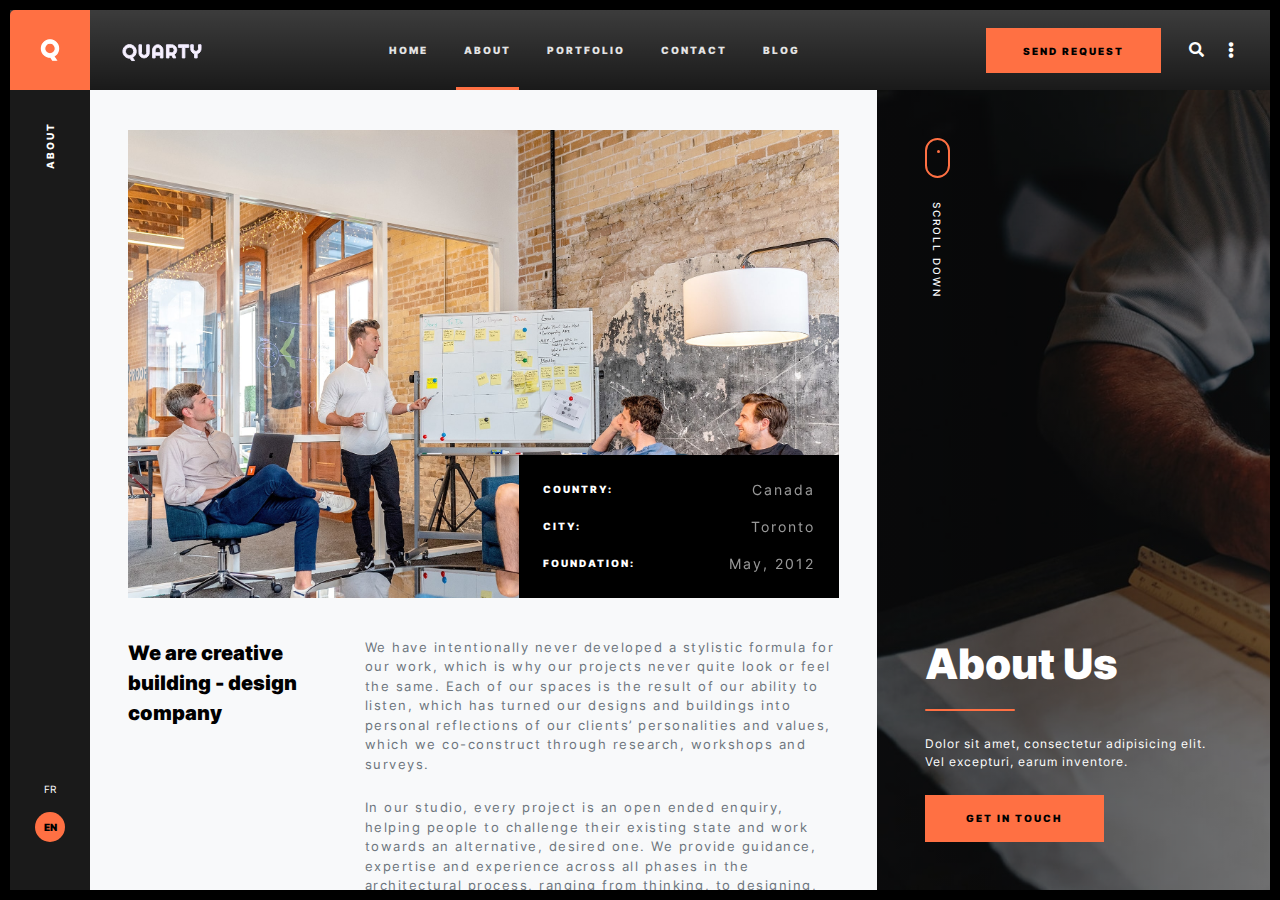
==== about.html @ 32c06c7f "-" ====
<!DOCTYPE html>
<html lang="en">

<head>
    <!-- Required meta tags -->
    <meta content='IE=edge,chrome=1' http-equiv='X-UA-Compatible' />
    <meta http-equiv="content-type" content="text/html; charset=utf-8" />
    <meta name="viewport"
        content="width=device-width, initial-scale=1, maximum-scale=1, user-scalable=0, shrink-to-fit=no" />
    <meta name="mobile-web-app-capable" content="yes">
    <meta name="apple-mobile-web-app-capable" content="yes">
    <meta name="theme-color" content="#ffffff" />
    <meta name="msapplication-TileColor" content="#ffffff">

    <meta name="web-author" content="store1" />
    <meta name="googlebot" content="all">
    <meta name="revisit-after" content="3 days">
    <meta name="copyright" content="store1">
    <meta name="language" content="Hindi">
    <meta name="reply-to" content="contact@store1.com">
    <meta name="distribution" content="Global" />
    <meta name="rating" content="General" />

    <!-- Twitter Meta -->
    <meta name="twitter:site" content="@store1">
    <meta name="twitter:creator" content="@store1">
    <meta name="twitter:card" content="summary">

    <!-- Facebook Meta -->
    <meta property="fb:app_id" content="0" />

    <meta property="og:type" content="website">
    <meta property="og:image:type" content="image/jpg">
    <meta property="og:image:width" content="512">
    <meta property="og:image:height" content="512">

    <!--  Title -->
    <title>Title here</title>
    <!-- Required meta tags -->
    <meta name="title" content="Title here" />
    <meta name="description" content="Title here" />
    <meta name="keywords" content="educate" />

    <!-- Twitter Meta -->
    <meta name="twitter:title" content="Title here">
    <meta name="twitter:description" content="Title here">
    <meta name="twitter:image" content="./assets/img/logo/logo.webp">

    <!-- Facebook Meta -->
    <meta property="og:url" content="">
    <meta property="og:title" content="Title here">
    <meta property="og:description" content="Title here">
    <meta property="og:image" content="./assets/img/logo/logo.webp">
    <meta property="og:image:secure_url" content="./assets/img/logo/logo.webp">

    <link rel="apple-touch-icon" sizes="180x180" href="./assets/img/logo/logo.webp">
    <link rel="shortcut icon" type="image/png" sizes="32x32" href="./assets/img/logo/logo.webp">
    <link rel="shortcut icon" type="image/png" sizes="16x16" href="./assets/img/logo/logo.webp">

    <meta name="classification" content="educate" />
    <link rel="canonical" href="" />
    <meta name="robots" content="noindex, nofollow, max-snippet:-1, max-image-preview:large, max-video-preview:-1" />
    <meta name="msapplication-TileImage" content="./assets/img/logo/logo.webp">
    <link rel="apple-touch-icon-precomposed" href="./assets/img/logo/logo.webp">


    <!-- style -->
    <link rel="stylesheet" href="assets/css/owl.carousel.min.css">
    <link rel="stylesheet" href="assets/css/owl.default.min.css">
    <link rel="stylesheet" href="assets/css/bootstrap.min.css" />
    <link rel="stylesheet" href="assets/css/style.min.css" />
    <link rel="stylesheet" href="https://cdnjs.cloudflare.com/ajax/libs/font-awesome/5.15.4/css/all.min.css">
</head>

<body>
    <main class="container-fluid">
        <div class="row mainInner">
            <div class="col-12 px-0 flex-fill" data-page-name="Compaire">
                <div class="container-fluid myHeader">
                    <div class="row">
                        <div class="col-lg-12 col-md-12 col-sm-12 col-12 px-0">
                            <nav class="navbar navbar-expand-md navbar-light p-0">
                                <div class="container-fluid quarty-section p-0">
                                    <a class="navbar-brand d-flex justify-content-center align-items-center" href="#">
                                        <img src="assets/img/logo-sm.svg" class="img-fluid" height="22px" width="22px"
                                            alt="">
                                    </a>
                                    <a class="logo d-md-block d-none ms-3" href="#">
                                        <img src="assets/img/logo.svg" class="img-fluid" alt="">
                                    </a>
                                    <div class="d-lg-none d-md-none d-block d-flex icons align-items-center">
                                        <button class="navbar-toggler text-white" type="button"
                                            data-bs-toggle="collapse" data-bs-target="#collapsibleNavbar">
                                            <span><i class="fas fa-bars text-white"></i></span>

                                        </button>
                                        <button class="btn text-white border-0" type="button" data-bs-toggle="offcanvas"
                                            data-bs-target="#offcanvasTop" aria-controls="offcanvasTop">
                                            <i class="fas fa-search"></i>
                                        </button>
                                        <button class="deletebtn bg-transparent text-white border-0 active position-relative" onclick="myFunction()" type="button"
                                            data-bs-toggle="offcanvas" data-bs-target="#offcanvasright"
                                            aria-controls="offcanvasright">
                                            <span class="icn-1 icns position-absolute"><i class="fas fa-ellipsis-v"></i></span>
                                            <span class="icn-2 icns position-absolute"><i class="fas fa-times"></i></span>
                                        </button>  
                                    </div>
                                    <div class="collapse h-auto navbar-collapse justify-content-center"
                                        id="collapsibleNavbar">
                                        <ul class="navbar-nav align-items-center">
                                            <li class="nav-item d-flex align-items-center position-relative">
                                                <a href="index.html" class="nav-link">
                                                    HOME
                                                </a>
                                                <ul class="deep-menu deep-submenu flex-column p-4">
                                                    <li><a class="menu-link text-black" href="#">HOME SLIDER</a></li>
                                                    <li class="mt-3"><a class="menu-link text-black" href="#">HOME
                                                            VIDEO</a></li>
                                                    <li class="mt-3"><a class="menu-link text-black" href="#">HOME
                                                            IMAGE</a></li>
                                                    <li class="mt-3"><a class="menu-link text-black" href="#">HOME
                                                            COMBINED</a></li>
                                                    <li class="mt-3"> <a class="menu-link text-black" href="#">HOME
                                                            CLASSIC</a></li>
                                                </ul>
                                            </li>
                                            <li
                                                class="nav-item active five d-flex align-items-center position-relative">
                                                <a href="about.html" class="nav-link">
                                                    ABOUT
                                                </a>
                                                <ul class="deep-menu deep-submenu flex-column p-4">
                                                    <li><a class="menu-link text-black" href="#">ABOUT US</a></li>
                                                    <li class="mt-3"><a class="menu-link text-black" href="#">ABOUT
                                                            ME</a></li>
                                                    <li class="mt-3"><a class="menu-link text-black" href="#">ABOUT US
                                                            CLASSIC</a>
                                                    </li>
                                                    <li class="mt-3"><a class="menu-link text-black" href="#">ABOUT ME
                                                            CLASSIC</a>
                                                    </li>
                                                </ul>
                                            </li>
                                            <li class="nav-item d-flex align-items-center position-relative">
                                                <a href="portfolio.html" class="nav-link">
                                                    PORTFOLIO
                                                </a>
                                                <ul class="deep-menu deep-submenu flex-column p-4">
                                                    <li><a href="javascript:;" class="menu-link text-black">Half
                                                            masonry</a></li>
                                                    <li class="mt-3"><a href="javascript:;"
                                                            class="menu-link text-black">Half
                                                            masonry
                                                            2</a></li>
                                                    <li class="mt-3"><a href="javascript:;"
                                                            class="menu-link text-black">Half
                                                            grid 1
                                                            column</a></li>
                                                    <li class="mt-3"><a href="javascript:;"
                                                            class="menu-link text-black">Half
                                                            grid 2
                                                            column</a></li>
                                                    <li class="mt-3"><a href="javascript:;"
                                                            class="menu-link text-black">fullscreen
                                                            masonry</a></li>
                                                    <li class="mt-3"><a href="javascript:;"
                                                            class="menu-link text-black">fullscreen
                                                            masonry 2</a></li>
                                                    <li class="mt-3"><a href="javascript:;"
                                                            class="menu-link text-black">fullscreen
                                                            grid 3 column</a></li>
                                                    <li class="mt-3"><a href="javascript:;"
                                                            class="menu-link text-black">fullscreen
                                                            grid 2 column</a></li>
                                                    <li class="mt-3"><a href="javascript:;"
                                                            class="menu-link text-black">Single work
                                                            1</a></li>
                                                    <li class="mt-3"><a href="javascript:;"
                                                            class="menu-link text-black">Single work
                                                            2</a></li>
                                                </ul>
                                            </li>
                                            <li class="nav-item d-flex align-items-center position-relative">
                                                <a href="contact.html" class="nav-link">
                                                    CONTACT
                                                </a>
                                                <ul class="deep-menu deep-submenu flex-column p-4">
                                                    <li><a class="menu-link text-black" href="#">CONTACT TYPE 1</a></li>
                                                    <li class="mt-3"><a class="menu-link text-black" href="#">CONTACT
                                                            TYPE 2</a></li>
                                                </ul>
                                            </li>
                                            <li class="nav-item d-flex align-items-center position-relative">
                                                <a href="blog.html" class="nav-link">
                                                    BLOG
                                                </a>
                                                <ul class="deep-menu deep-submenu flex-column p-4">
                                                    <li><a class="menu-link text-black" href="#">BLOG LIST</a></li>
                                                    <li class="mt-3"><a class="menu-link text-black"
                                                            href="#">PUBLICATION</a>
                                                    </li>
                                                </ul>
                                            </li>
                                        </ul>
                                    </div>
                                    <div class="button pe-3">
                                        <a href="javascrip:;" class="btn text-black">SEND REQUEST</a>
                                    </div>
                                    <div class="d-md-flex d-none icons align-items-center pe-4">
                                        <button class="navbar-toggler text-white" type="button"
                                            data-bs-toggle="collapse" data-bs-target="#collapsibleNavbar">
                                            <span><i class="fas fa-bars text-white"></i></span>
                                            <!-- <span class="navbar-toggler-icon"></span> -->
                                        </button>
                                        <button class="btn text-white border-0" type="button" data-bs-toggle="offcanvas"
                                            data-bs-target="#offcanvasTop" aria-controls="offcanvasTop">
                                            <i class="fas fa-search"></i>
                                        </button>
                                        <button class="deletebtn bg-transparent text-white border-0 active position-relative" onclick="myFunction()" type="button"
                                            data-bs-toggle="offcanvas" data-bs-target="#offcanvasright"
                                            aria-controls="offcanvasright">
                                            <span class="icn-1 icns position-absolute"><i class="fas fa-ellipsis-v"></i></span>
                                            <span class="icn-2 icns position-absolute"><i class="fas fa-times"></i></span>
                                        </button>  
                                    </div>
                                </div>
                            </nav>
                        </div>
                    </div>
                </div>
            </div>
            <div class="container-fluid about-page-section position-relative">
                <div class="row h-100 px-0 position-relative">
                    <div class="col-auto d-sm-none d-lg-block d-md-block sidebar sidebar-left px-0">
                        <div class="asideBar d-flex flex-column justify-content-between align-items-center h-100 px-0">
                            <div class="home px-0 d-flex justify-content-center align-items-center">
                                <a href="javascript:;"
                                    class="text-white text-decoration-none px-0 fw-bold small-text">ABOUT</a>
                            </div>
                            <div class="now pb-5">
                                <a href="Javascript:;"
                                    class="pb-3 first d-flex justify-content-center align-items-center text-white">FR</a>
                                <a href="Javascript:;"
                                    class="lead d-flex justify-content-center align-items-center text-black">EN</a>
                            </div>
                        </div>
                    </div>
                    <div class="col creative px-0 h-100 overflow-hidden">
                        <div class="w-100 h-100 ">
                            <div class="row mx-0 w-100 h-100">
                                <div class="col-12 h-100 overflow-hidden position-relative px-0">
                                    <div class="row mx-0 w-100 overflow-y-auto h-100">
                                        <div class="col-xl-8 px-0 order-xl-1 order-2">
                                            <div class="city bg-light">
                                                <div class="row">
                                                    <div class="col-lg-12 col-md-12 col-sm-12 col-12 px-0">
                                                        <div class="country position-relative">
                                                            <img src="assets/img/cover3.jpg" alt="img"
                                                                class="img-fluid">
                                                            <div class="place position-absolute bg-black p-4">
                                                                <div class="foundation text-white pb-3">COUNTRY:
                                                                    <Span class="plac">Canada</Span>
                                                                </div>
                                                                <div class="foundation text-white pb-3">CITY:
                                                                    <Span class="plac">Toronto</Span>
                                                                </div>
                                                                <div class="foundation text-white">FOUNDATION:
                                                                    <Span class="plac">May, 2012</Span>
                                                                </div>
                                                            </div>
                                                        </div>
                                                    </div>
                                                    <div class="col-lg-4 col-md-4 col-sm-12 col-12 ps-0 pe-4">
                                                        <div class="heading text-black">We are creative building -
                                                            design
                                                            company</div>
                                                    </div>
                                                    <div class="col-lg-8 col-md-8 col-sm-12 col-12 px-0">
                                                        <div class="content text-secondary pb-4">
                                                            We have intentionally never developed a stylistic
                                                            formula for our work,
                                                            which
                                                            is why our projects never quite look or feel the same.
                                                            Each of our
                                                            spaces is the
                                                            result of our ability to listen, which has turned our
                                                            designs and
                                                            buildings into
                                                            personal reflections of our clients’ personalities and
                                                            values, which we
                                                            co-construct through research, workshops and surveys.
                                                        </div>
                                                        <div class="content text-secondary">
                                                            In our studio, every project is an open ended enquiry,
                                                            helping people to
                                                            challenge their existing state and work towards an
                                                            alternative, desired
                                                            one. We
                                                            provide guidance, expertise and experience across all
                                                            phases in the
                                                            architectural process, ranging from thinking, to
                                                            designing, building,
                                                            and
                                                            ultimately finding the right way to communicate the
                                                            results.
                                                        </div>
                                                    </div>
                                                    <div
                                                        class="col-lg-12 col-md-12 col-sm-12 col-12 px-0 border-bottom border-secondary">
                                                        <div
                                                            class="italic text-black text-center position-relative p-4">
                                                            <i>Change is an opportunity! We want to lead people
                                                                towards durable
                                                                solutions
                                                                and
                                                                designs that enhance feelings of closeness,
                                                                wellbeing and hopefully,
                                                                happiness.
                                                            </i>
                                                        </div>
                                                    </div>
                                                    <div
                                                        class="col-lg-12 col-md-12 col-sm-12 col-12 px-0 award border-bottom border-secondary text-black">
                                                        <div class="row">
                                                            <div class="col-lg-3 col-md-6 col-12">
                                                                <div class="projects">
                                                                    <div class="numbr">10</div>
                                                                    <span class="years text-secondary">YEARS
                                                                        EXPERIENCE</span>
                                                                </div>
                                                            </div>
                                                            <div class="col-lg-3 col-md-6 col-12">
                                                                <div class="projects">
                                                                    <div class="numbr"> 143</div>
                                                                    <span class="years text-secondary"> COMPLETED
                                                                        PROJECTS</span>
                                                                </div>
                                                            </div>
                                                            <div class="col-lg-3 col-md-6 col-12">
                                                                <div class="projects">
                                                                    <div class="numbr"> 114</div>
                                                                    <span class="years text-secondary"> HAPPY
                                                                        CUSTOMERS</span>
                                                                </div>
                                                            </div>
                                                            <div class="col-lg-3 col-md-6 col-12">
                                                                <div class="projects">
                                                                    <div class="numbr">20</div>
                                                                    <span class="years text-secondary">HONORS AND
                                                                        AWARDS</span>
                                                                </div>
                                                            </div>
                                                        </div>
                                                    </div>
                                                    <div
                                                        class="col-lg-12 col-md-12 col-sm-12 col-12 px-0 team border-bottom border-secondary text-black">
                                                        <div class="row">
                                                            <div class="col-lg-12 col-md-12 col-sm-12 col-12">
                                                                <div class="team-member">Our team</div>
                                                                <div class="row">
                                                                    <div
                                                                        class="col-lg-4 col-md-12 col-sm-12 col-12 px-2">
                                                                        <div class="card">
                                                                            <img src="assets/img/tm1.jpg" alt="img">
                                                                            <div
                                                                                class="card-body bg-black d-flex align-items-center">
                                                                                <div>
                                                                                    <div
                                                                                        class="team-name text-white fw-bold">
                                                                                        Viktoria
                                                                                        Freeman</div>
                                                                                    <span
                                                                                        class="cheif text-secondary">Chief
                                                                                        Architect</span>
                                                                                </div>
                                                                                <a href="javascript:;"
                                                                                    class="btn text-black d-flex align-items-center justify-content-center"><i
                                                                                        class="fas fa-arrow-right"></i></a>
                                                                            </div>
                                                                        </div>
                                                                    </div>
                                                                    <div
                                                                        class="col-lg-4 col-md-12 col-sm-12 col-12 px-2">
                                                                        <div class="card">
                                                                            <img src="assets/img/tm2.jpg" alt="img">
                                                                            <div
                                                                                class="card-body bg-black d-flex align-items-center">
                                                                                <div>
                                                                                    <div
                                                                                        class="team-name text-white fw-bold">
                                                                                        Paul
                                                                                        trueman
                                                                                    </div>
                                                                                    <span
                                                                                        class="cheif text-secondary">Chief
                                                                                        Architect</span>
                                                                                </div>
                                                                                <a href="javascript:;"
                                                                                    class="btn text-black d-flex align-items-center justify-content-center"><i
                                                                                        class="fas fa-arrow-right"></i></a>
                                                                            </div>
                                                                        </div>
                                                                    </div>
                                                                    <div
                                                                        class="col-lg-4 col-md-12 col-sm-12 col-12 px-2">
                                                                        <div class="card">
                                                                            <img src="assets/img/tm3.jpg" alt="img">
                                                                            <div
                                                                                class="card-body bg-black d-flex align-items-center">
                                                                                <div>
                                                                                    <div
                                                                                        class="team-name text-white fw-bold">
                                                                                        Emma
                                                                                        Newman
                                                                                    </div>
                                                                                    <span
                                                                                        class="cheif text-secondary">Chief
                                                                                        Architect</span>
                                                                                </div>
                                                                                <a href="javascript:;"
                                                                                    class="btn text-black d-flex align-items-center justify-content-center"><i
                                                                                        class="fas fa-arrow-right"></i></a>
                                                                            </div>
                                                                        </div>
                                                                    </div>
                                                                </div>
                                                            </div>
                                                        </div>
                                                    </div>
                                                    <div
                                                        class="col-lg-12 col-md-12 col-sm-12 col-12 px-0 place text-black border-bottom border-secondary">
                                                        <div class="row">
                                                            <div class="col-lg-12 col-md-12 col-sm-12 col-12">
                                                                <div class="price">Prices</div>
                                                                <div class="row">
                                                                    <div class="col-lg-4 col-md-4 col-sm-12 col-12">
                                                                        <div class="card border-0 shadow-sm">
                                                                            <div class="card-body text-center">
                                                                                <span class="strt">STARTER
                                                                                    PRICE</span>
                                                                                <div
                                                                                    class="sell position-relative py-3">
                                                                                    FREE <span class="star">*</span>
                                                                                </div>
                                                                                <ul class="px-0 design text-secondary">
                                                                                    <li class="check py-2"><i
                                                                                            class="fas fa-check pe-2"></i>Ui
                                                                                        Design
                                                                                    </li>
                                                                                    <li class="check py-2"><i
                                                                                            class="fas fa-check pe-2"></i>Web
                                                                                        Development
                                                                                    </li>
                                                                                    <li class="word py-2"><i
                                                                                            class="fas fa-times pe-2"></i>Logo
                                                                                        design</li>
                                                                                    <li class="word py-2"><i
                                                                                            class="fas fa-times pe-2"></i>SEO
                                                                                        optimization
                                                                                    </li>
                                                                                    <li class="word py-2"><i
                                                                                            class="fas fa-times pe-2"></i>Wordpress
                                                                                        integration</li>
                                                                                </ul>
                                                                                <a href="javascript:;"
                                                                                    class="btn border border-dark py-3 text-white bg-black d-flex align-items-center justify-content-center">ORDER
                                                                                    NOW
                                                                                    <i
                                                                                        class="fas fa-arrow-right ps-2"></i>
                                                                                </a>
                                                                            </div>
                                                                        </div>
                                                                    </div>
                                                                    <div
                                                                        class="col-lg-4 col-md-4 col-sm-12 col-12 payment">
                                                                        <div class="card border-0 shadow-sm">
                                                                            <div class="card-body text-center">
                                                                                <span class="strt">HOURLY
                                                                                    PAYMENT</span>
                                                                                <div
                                                                                    class="sell position-relative py-3">
                                                                                    <span
                                                                                        class="doler text-secondary">$</span>
                                                                                    29
                                                                                    <span
                                                                                        class="currency text-secondary">h</span>
                                                                                </div>
                                                                                <ul
                                                                                    class="px-0 py-2 design text-secondary">
                                                                                    <li class="check py-2"><i
                                                                                            class="fas fa-check pe-2"></i>Ui
                                                                                        Design
                                                                                    </li>
                                                                                    <li class="check py-2"><i
                                                                                            class="fas fa-check pe-2"></i>Web
                                                                                        Development
                                                                                    </li>
                                                                                    <li class="check py-2"><i
                                                                                            class="fas fa-check pe-2"></i>Logo
                                                                                        design</li>
                                                                                    <li class="word py-2"><i
                                                                                            class="fas fa-times pe-2"></i>SEO
                                                                                        optimization
                                                                                    </li>
                                                                                    <li class="word py-2"><i
                                                                                            class="fas fa-times pe-2"></i>Wordpress
                                                                                        integration</li>
                                                                                </ul>
                                                                                <a href="javascript:;"
                                                                                    class="btn text-black py-3 d-flex align-items-center justify-content-center">ORDER
                                                                                    NOW
                                                                                    <i
                                                                                        class="fas fa-arrow-right ps-2"></i>
                                                                                </a>
                                                                            </div>
                                                                        </div>
                                                                    </div>
                                                                    <div class="col-lg-4 col-md-4 col-sm-12 col-12">
                                                                        <div class="card border-0 shadow-sm">
                                                                            <div class="card-body text-center">
                                                                                <span class="strt">FULL TIME</span>
                                                                                <div
                                                                                    class="sell position-relative py-3">
                                                                                    <span
                                                                                        class="dolers text-secondary">$</span>
                                                                                    2999
                                                                                    <span
                                                                                        class="text-secondary currency">m</span>
                                                                                </div>
                                                                                <ul class="px-0 design text-secondary">
                                                                                    <li class="check py-2"><i
                                                                                            class="fas fa-check pe-2"></i>Ui
                                                                                        Design
                                                                                    </li>
                                                                                    <li class="check py-2"><i
                                                                                            class="fas fa-check pe-2"></i>Web
                                                                                        Development
                                                                                    </li>
                                                                                    <li class="check py-2"><i
                                                                                            class="fas fa-check pe-2"></i>Logo
                                                                                        design</li>
                                                                                    <li class="check py-2"><i
                                                                                            class="fas fa-check pe-2"></i>SEO
                                                                                        optimization
                                                                                    </li>
                                                                                    <li class="check py-2"><i
                                                                                            class="fas fa-check pe-2"></i>Wordpress
                                                                                        integration</li>
                                                                                </ul>
                                                                                <a href="javascript:;"
                                                                                    class="btn text-black py-3 border border-dark text-white bg-black d-flex align-items-center justify-content-center">ORDER
                                                                                    NOW
                                                                                    <i
                                                                                        class="fas fa-arrow-right ps-2"></i>
                                                                                </a>
                                                                            </div>
                                                                        </div>
                                                                    </div>
                                                                </div>
                                                            </div>
                                                        </div>
                                                    </div>
                                                    <div
                                                        class="col-12 px-0 rating border-bottom border-secondary text-black">
                                                        <div class="test pb-4">Testimonials</div>
                                                        <div class="owl-carousel owl-carousel-1 owl-theme">
                                                            <div class="item">
                                                                <div class="monials d-flex">
                                                                    <img src="assets/img/t1.jpg" alt="img"
                                                                        class="images">
                                                                    <div class="ps-2">
                                                                        <div class="head">Paul Trueman</div>
                                                                        <span class="cnt">Chief Architect</span>
                                                                    </div>
                                                                </div>
                                                                <div class="cont my-4">
                                                                    We worked with Quarty Studio for approximately 2
                                                                    years on the
                                                                    complete
                                                                    overhaul of our house. This included the design
                                                                    of the project,
                                                                    and the
                                                                    execution of the work. Quarty provided excellent
                                                                    design ideas
                                                                    but
                                                                    were also
                                                                    indispensable in managing the practical side of
                                                                    the build.
                                                                </div>
                                                                <ul class="rates p-2 bg-black d-inline-flex">
                                                                    <li class="stars d-flex align-items-center"><i
                                                                            class="fas fa-star"></i>
                                                                    </li>
                                                                    <li class="stars d-flex align-items-center"><i
                                                                            class="fas fa-star"></i>
                                                                    </li>
                                                                    <li class="stars d-flex align-items-center"><i
                                                                            class="fas fa-star"></i>
                                                                    </li>
                                                                    <li class="stars d-flex align-items-center"><i
                                                                            class="fas fa-star"></i>
                                                                    </li>
                                                                    <li class="stars d-flex align-items-center"><i
                                                                            class="fas fa-star"></i>
                                                                    </li>
                                                                </ul>
                                                            </div>
                                                            <div class="item">
                                                                <div class="monials d-flex">
                                                                    <img src="assets/img/t2.jpg" alt="img"
                                                                        class="images">
                                                                    <div class="ps-2">
                                                                        <div class="head">Emma Newman</div>
                                                                        <span class="cnt">Chief Architect</span>
                                                                    </div>
                                                                </div>
                                                                <div class="cont my-4">
                                                                    We engaged Paul Trueman of quarty Studio to
                                                                    manage the planning
                                                                    process
                                                                    and to design and manage a full renovation and
                                                                    remodelling of
                                                                    our 1930s
                                                                    house. We really enjoyed working with Paul. We
                                                                    would not
                                                                    hesitate to
                                                                    recommend Paul and Quarty.
                                                                </div>
                                                                <ul class="rates bg-black p-2 d-inline-flex">
                                                                    <li class="stars d-flex align-items-center"><i
                                                                            class="fas fa-star"></i>
                                                                    </li>
                                                                    <li class="stars d-flex align-items-center"><i
                                                                            class="fas fa-star"></i>
                                                                    </li>
                                                                    <li class="stars d-flex align-items-center"><i
                                                                            class="fas fa-star"></i>
                                                                    </li>
                                                                    <li class="stars d-flex align-items-center"><i
                                                                            class="fas fa-star"></i>
                                                                    </li>
                                                                    <li class="stars d-flex align-items-center"><i
                                                                            class="fas fa-star"></i>
                                                                    </li>
                                                                </ul>
                                                            </div>
                                                            <div class="item">
                                                                <div class="monials d-inline-flex">
                                                                    <img src="assets/img/t3.jpg" alt="img"
                                                                        class="images">
                                                                    <div class="ps-2">
                                                                        <div class="head">Viktoria freeman</div>
                                                                        <span class="cnt">Chief Architect</span>
                                                                    </div>
                                                                </div>
                                                                <div class="cont my-4">
                                                                    We worked with Quarty Studio for approximately 2
                                                                    years on the
                                                                    complete
                                                                    overhaul of our house. This included the design
                                                                    of the project,
                                                                    and the
                                                                    execution of the work. Quarty provided excellent
                                                                    design ideas
                                                                    but
                                                                    were also
                                                                    indispensable in managing the practical side of
                                                                    the build.
                                                                </div>
                                                                <ul class="rates bg-black p-2 d-inline-flex">
                                                                    <li class="stars d-flex align-items-center"><i
                                                                            class="fas fa-star"></i>
                                                                    </li>
                                                                    <li class="stars d-flex align-items-center"><i
                                                                            class="fas fa-star"></i>
                                                                    </li>
                                                                    <li class="stars d-flex align-items-center"><i
                                                                            class="fas fa-star"></i>
                                                                    </li>
                                                                    <li class="stars d-flex align-items-center"><i
                                                                            class="fas fa-star"></i>
                                                                    </li>
                                                                    <li class="stars d-flex align-items-center"><i
                                                                            class="fas fa-star text-secondary"></i>
                                                                    </li>
                                                                </ul>
                                                            </div>
                                                        </div>
                                                    </div>
                                                    <div class="col-12 px-0 imgs">
                                                        <div class="owl-carousel owl-carousel-2 owl-theme">
                                                            <div class="item">
                                                                <div class="brand">
                                                                    <img src="assets/img/b1.svg" alt="img"
                                                                        class="h-100">
                                                                </div>
                                                            </div>
                                                            <div class="item">
                                                                <div class="brand">
                                                                    <img src="assets/img/b2.svg" alt="img"
                                                                        class="h-100">
                                                                </div>
                                                            </div>
                                                            <div class="item">
                                                                <div class="brand">
                                                                    <img src="assets/img/b3.svg" alt="img"
                                                                        class="h-100">
                                                                </div>
                                                            </div>
                                                            <div class="item">
                                                                <div class="brand">
                                                                    <img src="assets/img/b4.svg" alt="img"
                                                                        class="h-100">
                                                                </div>
                                                            </div>
                                                            <div class="item">
                                                                <div class="brand">
                                                                    <img src="assets/img/b5.svg" alt="img"
                                                                        class="h-100">
                                                                </div>
                                                            </div>
                                                            <div class="item">
                                                                <div class="brand">
                                                                    <img src="assets/img/b6.svg" alt="img"
                                                                        class="h-100">
                                                                </div>
                                                            </div>
                                                            <div class="item">
                                                                <div class="brand">
                                                                    <img src="assets/img/b7.svg" alt="img"
                                                                        class="h-100">
                                                                </div>
                                                            </div>
                                                        </div>
                                                    </div>
                                                    <div class="col-12 px-0">
                                                        <div
                                                            class="project bg-black py-4 d-flex align-items-center px-5">
                                                            <div class="cnts text-white">Do you have a project?
                                                            </div>
                                                            <a href="javascript:;"
                                                                class="btn text-black px-5 py-3">LET'S
                                                                DISCUSS</a>
                                                        </div>
                                                    </div>
                                                </div>
                                            </div>
                                        </div>
                                        <div class="col-xl-4 get px-0 sticky-top order-xl-2 order-1 top-0">
                                            <div class="about-us d-flex flex-column justify-content-between h-100 p-5">
                                                <div class="scrol">
                                                    <div class="scroll-down position-relative"></div>
                                                    <div class="scrl pt-4 ps-1 text-light">SCROLL DOWN</div>
                                                </div>
                                                <div class="abot">
                                                    <div class="abt">
                                                        <div class="heading text-white">About Us</div>
                                                        <div class="line"></div>
                                                        <div class="content text-white py-4">Dolor sit amet,
                                                            consectetur
                                                            adipisicing
                                                            elit.
                                                            Vel excepturi, earum inventore.
                                                        </div>
                                                        <div class="buttn">
                                                            <a href="Javascript:;" class="btn text-black"> GET IN
                                                                TOUCH </a>
                                                        </div>
                                                    </div>
                                                </div>
                                            </div>
                                        </div>
                                    </div>
                                </div>
                            </div>
                        </div>
                    </div>
                    <!-- Search-->
                    <div class="offcanvas offcanvas-top" tabindex="-1" id="offcanvasTop"
                        aria-labelledby="offcanvasTopLabel">
                        <div class="offcanvas-body">
                            <div class="form w-100">
                                <input type="email"
                                    class="form-control shadow-0 border-0 bg-secondary-subtle rounded-pill"
                                    placeholder="Enter search query" id="exampleInputEmail1"
                                    aria-describedby="emailHelp">
                            </div>
                        </div>
                    </div>
                    <!-- menu  -->
                    <div class="offcanvas offcanvas-end position-absolute" tabindex="-1" id="offcanvasright"
                        aria-labelledby="offcanvasrightLabel">
                        <div class="offcanvas-body p-5">
                            <div class="row">
                                <div class="col place">
                                    <div class="foundation d-flex justify-content-between align-items-center pb-3">
                                        COUNTRY
                                        <Span class="plac text-secondary">Canada</Span>
                                    </div>
                                    <div class="foundation d-flex justify-content-between align-items-center pb-3">
                                        CITY
                                        <Span class="plac text-secondary">Toronto</Span>
                                    </div>
                                    <div class="foundation d-flex justify-content-between align-items-center pb-3">
                                        STREET
                                        <Span class="plac text-secondary">North Avenue 31B,</Span>
                                    </div>
                                    <div class="foundation d-flex justify-content-between align-items-center pb-3">
                                        EMAIL
                                        <Span class="plac text-secondary">quarty.inbox@mail.com</Span>
                                    </div>
                                    <div class="foundation d-flex justify-content-between align-items-center pb-3">
                                        PHONE
                                        <Span class="plac text-secondary">+9 3(049) 482 95 23</Span>
                                    </div>
                                </div>
                            </div>
                            <hr>
                            <div class="row pt-4 ">
                                <div class="col">
                                    <div class="fw-bold socials">WE ARE SOCIAL</div>
                                </div>
                                <div class="col-12">
                                    <div class="social-icons ">
                                        <ul class="d-flex align-items-center gap-2 ps-0">
                                            <li
                                                class="d-flex justify-content-center align-items-center border border-1 border-dark p-2 rounded-circle">
                                                <a href="#"
                                                    class="d-flex justify-content-center align-items-center text-dark">
                                                    <i class="fab fa-behance"></i></a>
                                            </li>
                                            <li
                                                class="d-flex justify-content-center align-items-center border border-1 border-dark p-2 rounded-circle">
                                                <a href="#"
                                                    class="d-flex justify-content-center align-items-center text-dark">
                                                    <i class="fab fa-dribbble"></i></a>
                                            </li>
                                            <li
                                                class="d-flex justify-content-center align-items-center border border-1 border-dark p-2 rounded-circle">
                                                <a href="#"
                                                    class="d-flex justify-content-center align-items-center text-dark">
                                                    <i class="fab fa-instagram"></i></a>
                                            </li>
                                            <li
                                                class="d-flex justify-content-center align-items-center border border-1 border-dark p-2 rounded-circle">
                                                <a href="#"
                                                    class="d-flex justify-content-center align-items-center text-dark">
                                                    <i class="fab fa-linkedin-in"></i></a>
                                            </li>
                                        </ul>
                                    </div>
                                </div>
                            </div>
                            <hr>
                            <div class="row pt-4">
                                <div class="col ">
                                    <div class="fw-bold socials">INSTAGRAM</div>
                                </div>
                            </div>
                            <div class="row insta-image g-3">
                                <div class="col-4 px-2 ">
                                    <div class="images w-100 h-100">
                                        <img src="assets/img/menu1.jpg" alt="" class="w-100 h-100 img-fluid">
                                    </div>
                                </div>
                                <div class="col-4 px-2">
                                    <div class="images w-100 h-100">
                                        <img src="assets/img/menu2.jpg" alt="" class="w-100 h-100 img-fluid">
                                    </div>
                                </div>
                                <div class="col-4 px-2">
                                    <div class="images w-100 h-100">
                                        <img src="assets/img/menu3.jpg" alt="" class="w-100 h-100 img-fluid">
                                    </div>
                                </div>
                                <div class="col-4 px-2">
                                    <div class="images w-100 h-100">
                                        <img src="assets/img/menu4.jpg" alt="" class="w-100 h-100 img-fluid">
                                    </div>
                                </div>
                                <div class="col-4 px-2">
                                    <div class="images w-100 h-100">
                                        <img src="assets/img/menu5.jpg" alt="" class="w-100 h-100 img-fluid">
                                    </div>
                                </div>
                                <div class="col-4 px-2">
                                    <div class="images w-100 h-100">
                                        <img src="assets/img/menu6.jpg" alt="" class="w-100 h-100 img-fluid">
                                    </div>
                                </div>
                            </div>
                            <hr>
                            <div class="row pt-4 publication pb-4">
                                <div class="col-12">
                                    <div class="fw-bold socials">LATEST PUBLICATIONS</div>
                                </div>
                                <div class="col-12">
                                    <div class="row">
                                        <div class="col-4 pe-1">
                                            <div class="images w-100 h-100">
                                                <img src="assets/img/menu8.jpg" alt="" class="img-fluid  w-100 h-100">
                                            </div>
                                        </div>
                                        <div class="col-8 architecture">
                                            <div class="content">
                                                <div class="fw-bold">Architecture of </div>
                                                <div class="text-secondary">It seems to be human nature to
                                                    enjoy
                                                    a</div>
                                            </div>
                                        </div>
                                    </div>
                                </div>
                                <div class="col-12 pt-3">
                                    <div class="row">
                                        <div class="col-4 pe-1">
                                            <div class="images  w-100 h-100">
                                                <img src="assets/img/menu9.jpg" alt="" class="img-fluid  w-100 h-100">
                                            </div>
                                        </div>
                                        <div class="col-8 architecture">
                                            <div class="content">
                                                <div class="fw-bold">Architecture of </div>
                                                <div class="text-secondary">It seems to be human nature to
                                                    enjoy
                                                    a</div>
                                            </div>
                                        </div>
                                    </div>
                                </div>
                                <div class="col-12 pt-3">
                                    <div class="row">
                                        <div class="col-4 pe-1">
                                            <div class="images  w-100 h-100">
                                                <img src="assets/img/menu10.jpg" alt="" class="img-fluid  w-100 h-100">
                                            </div>
                                        </div>
                                        <div class="col-8 architecture">
                                            <div class="content">
                                                <div class="fw-bold">Architecture of </div>
                                                <div class="text-secondary">It seems to be human nature to
                                                    enjoy
                                                    a</div>
                                            </div>
                                        </div>
                                    </div>
                                </div>
                            </div>
                            <hr>
                            <div class="row pt-4">
                                <div class="col-12 ">
                                    <div class="fw-bold socials">SUBSCRIBE OUR NEWSLETTER</div>
                                </div>
                                <div class="col-12">
                                    <div class="form position-relative border border-2 border-dark mb-4">
                                        <input id="name" name="name"
                                            class="form-control bg-white position-relative border-0 w-100" type="text"
                                            placeholder="Email" required="">
                                        <label for="name"> <i class="fab fa-telegram-plane"></i></label>
                                    </div>
                                </div>
                            </div>
                            <hr>
                            <div class="row pt-4">
                                <div class="col-12">
                                    <div class="quar">© Late 2020 Quarty.</div>
                                    <div class="quar">Design by: Nazar Miller</div>
                                </div>
                            </div>
                        </div>
                    </div>
                </div>
            </div>
        </div>
        </div>
    </main>


    <script src="assets/libs/node_modules/bootstrap/dist/js/bootstrap.bundle.min.js"></script>
    <script type="module" src="assets/js/main.min.js"></script>
    <script src="https://cdn.jsdelivr.net/npm/@popperjs/core@2.9.2/dist/umd/popper.min.js"
        integrity="sha384-IQsoLXl5PILFhosVNubq5LC7Qb9DXgDA9i+tQ8Zj3iwWAwPtgFTxbJ8NT4GN1R8p" crossorigin="anonymous">
        </script>
    <script src="assets/js/jquery.min.js"></script>
    <script src="assets/js/owl.min.js"></script>
    <script>
        $(document).ready(function () {

            $(".nav-item").click(function () {
                $(this).addClass("active").siblings().removeClass("active");
            });
        });
    </script>
    <script>
        $(document).ready(function () {

            $(".nav-link").click(function () {
                $(this).addClass("active").siblings().removeClass("active");
            });
        });
    </script>
    <script>
        function myFunction() {
            document.body.classList.toggle('toggle-slider')
        }
    </script>
</body>

</html>
---- assets/css/style.min.css ----
﻿@font-face{font-family:"Inter";src:url("../fonts/Inter-Black.woff2") format("woff2"),url("../fonts/Inter-Black.woff") format("woff");font-weight:900;font-style:normal;font-display:swap}@font-face{font-family:"Inter";src:url("../fonts/Inter-Light.woff2") format("woff2"),url("../fonts/Inter-Light.woff") format("woff");font-weight:300;font-style:normal;font-display:swap}@font-face{font-family:"Inter";src:url("../fonts/Inter-ExtraLight.woff2") format("woff2"),url("../fonts/Inter-ExtraLight.woff") format("woff");font-weight:200;font-style:normal;font-display:swap}@font-face{font-family:"Inter";src:url("../fonts/Inter-Bold.woff2") format("woff2"),url("../fonts/Inter-Bold.woff") format("woff");font-weight:bold;font-style:normal;font-display:swap}@font-face{font-family:"Inter";src:url("../fonts/Inter-ExtraBold.woff2") format("woff2"),url("../fonts/Inter-ExtraBold.woff") format("woff");font-weight:bold;font-style:normal;font-display:swap}@font-face{font-family:"Inter";src:url("../fonts/") format("woff2"),url("../fonts/Inter-Medium.woff") format("woff");font-weight:500;font-style:normal;font-display:swap}@font-face{font-family:"Inter";src:url("../fonts/Inter-SemiBold.woff2") format("woff2"),url("../fonts/Inter-SemiBold.woff") format("woff");font-weight:600;font-style:normal;font-display:swap}@font-face{font-family:"Inter";src:url("../fonts/Inter-Regular.woff2") format("woff2"),url("../fonts/Inter-Regular.woff") format("woff");font-weight:normal;font-style:normal;font-display:swap}@font-face{font-family:"Inter";src:url("../fonts/Inter-Thin.woff2") format("woff2"),url("../fonts/Inter-Thin.woff") format("woff");font-weight:100;font-style:normal;font-display:swap}*:hover>*::-webkit-scrollbar-thumb:hover{background:rgba(173,181,189,0) !important}ye ha uski css yha par change karna ha or khi par nhi okay sir ok [href*=javascript][target=_blank]{pointer-events:none}a.active[href],a.accordion-button:not(.collapsed){pointer-events:none}[data-scrollbar]>canvas{z-index:1000}body{background-color:#000;margin:10px;top:0 !important;left:0 !important;width:100% !important;height:100% !important;overflow-x:hidden !important;overflow-y:auto !important;outline:0 !important;display:block !important;user-select:none !important;font-family:"Inter" !important}body input,body textarea,body select{user-select:auto}body main{width:calc(100vw - 20px) !important;max-width:none !important;height:100% !important;margin:0 !important;position:relative !important;overflow:hidden !important;padding:0px !important}body main>.mainInner{height:100% !important;border:0 !important;position:relative !important;display:flex !important;flex-direction:column !important;width:100% !important;outline:0 !important;overflow:hidden !important;margin:0px !important;flex-wrap:nowrap}body .overflow-hidden-auto{overflow:hidden auto !important}body .overflow-auto-hidden{overflow:auto hidden !important}@media(min-width: 768px){*>*{scrollbar-width:thin !important;scrollbar-color:#e9e9e9 !important}*>*::-webkit-scrollbar{width:.3em;height:.3em}*>*::-webkit-scrollbar-track{background:rgba(0,0,0,0);border-radius:50em}*>*::-webkit-scrollbar-thumb{background:rgba(173,181,189,0);border-radius:50em}*>*::-webkit-scrollbar-thumb:hover{background:rgba(206,212,218,.6)}*>*>*:hover::-webkit-scrollbar{width:.3em;height:.3em}*>*>*:hover::-webkit-scrollbar-thumb{background:rgba(173,181,189,.1);border-radius:50em}*>*>*:hover::-webkit-scrollbar-thumb:hover{background:rgba(206,212,218,.8)}}li{list-style:none}a{text-decoration:none}.myHeader{height:80px !important;background-color:#1a1a1a;position:relative;z-index:9}.myHeader .navbar-toggler:focus{box-shadow:none}.myHeader .navbar .navbar-brand{width:80px;height:80px;border-radius:5px 0 0 0;background-color:#ff7043}.myHeader .navbar .navbar-nav .active:after{content:"";height:3px;width:100%;left:0;position:absolute;top:52px;right:0;transition:.5s;opacity:1;visibility:visible;background-color:#ff7043}.myHeader .navbar .navbar-nav .nav-item{margin:0 10px}.myHeader .navbar .navbar-nav .nav-item:hover .deep-menu{opacity:1;visibility:visible;transform:translateY(0px)}.myHeader .navbar .navbar-nav .nav-item .nav-link{font-size:10px;color:#e4e4e4;font-weight:800;letter-spacing:2px}.myHeader .navbar .navbar-nav .nav-item .deep-menu{position:absolute;top:55px;padding:15px;z-index:9999;min-width:220px;background:#ff7043;opacity:0;visibility:hidden;transform:translateY(10px);transition:.3s;border-radius:0 0 5px 5px}.myHeader .navbar .navbar-nav .nav-item .deep-menu .menu-link{font-size:10px;font-weight:800;letter-spacing:2px}.myHeader .navbar .logo{width:80px;filter:brightness(5.5)}.myHeader .navbar .button .btn{height:45px;background-color:#ff7043;font-size:10px;font-weight:800;letter-spacing:2px;padding:2px 35px 0;align-items:center;display:flex;border-radius:0px;border:2px solid #ff7043;background-image:none}.myHeader .navbar .icons .btn{background:none !important;font-size:15px}.myHeader .navbar .icons .deletebtn{width:30px;height:30px}.home-page-section{height:calc(100vh - 100px);overflow:hidden;position:relative;transform:translate(0, 0)}.home-page-section .sidebar-left{background-color:#1a1a1a;height:100%;z-index:9999}.home-page-section .sidebar-left .asideBar{width:80px}.home-page-section .sidebar-left .asideBar .now .first{height:30px;width:30px;font-size:10px}.home-page-section .sidebar-left .asideBar .now .lead{background-color:#ff7043;border-radius:50%;font-size:10px;font-weight:800;padding:10px;height:30px;width:30px}.home-page-section .sidebar-left .home{padding-top:48px;font-size:10px;font-weight:800;letter-spacing:2px}.home-page-section .sidebar-left .home a{rotate:270deg}.home-page-section .architects{border-bottom-left-radius:5px;border-bottom-right-radius:5px}.home-page-section .architects .vdeo .qrt-video-background{height:auto;width:auto;min-width:100%;min-height:100%;background-color:#000;opacity:.5}.home-page-section .architects .vdeo .music{padding:40px;display:flex;align-items:center;justify-content:center}.home-page-section .architects .vdeo .music .petrified{width:80%}.home-page-section .architects .vdeo .music .petrified .heading{font-size:72px;font-weight:800;line-height:1.2;margin-bottom:30px}.home-page-section .architects .vdeo .music .petrified .line{width:90px;height:2px;border-radius:1px;background-color:#ff7043;margin-bottom:20px}.home-page-section .architects .vdeo .music .petrified .content{font-size:14px;letter-spacing:1px;margin-bottom:20px;width:60%}.home-page-section .architects .vdeo .music .petrified .buttn .btn{height:45px;background-color:#ff7043;font-size:10px;font-weight:800;letter-spacing:2px;padding:15px 40px;border-radius:0px;border:2px solid #ff7043;background-image:none}.home-page-section .architects .vdeo .music .petrified .buttn .btn i{transition:.4s ease-in-out}.home-page-section .architects .vdeo .music .petrified .buttn .btn:hover i{transform:translateX(4px)}.home-page-section .architects .vdeo .music .petrified .group .form-control{box-shadow:none}.home-page-section .offcanvas-top{height:80px;border-radius:0 0 5px 5px;width:calc(100% - 80px);left:80px}.home-page-section .offcanvas-top .offcanvas-body{display:flex;align-items:center}.home-page-section .offcanvas-top .offcanvas-body .form .form-control{box-shadow:none;background-color:#cacdd2 !important;font-size:14px;letter-spacing:2px;padding:10px 20px;color:#28292c}.home-page-section .offcanvas-end{overflow-y:auto}.home-page-section .offcanvas-end .offcanvas-body .socials{font-size:10px;letter-spacing:2px;margin-bottom:40px}.home-page-section .offcanvas-end .offcanvas-body .social-icons ul li{transition:.4s ease-in-out}.home-page-section .offcanvas-end .offcanvas-body .social-icons ul li:hover{transform:scale(0.9)}.home-page-section .offcanvas-end .offcanvas-body .insta-image .images img:hover{filter:brightness(110%)}.home-page-section .offcanvas-end .offcanvas-body .images img:hover{filter:brightness(110%)}.home-page-section .offcanvas-end .offcanvas-body .place .foundation{font-size:10px;font-weight:600;letter-spacing:2px}.home-page-section .offcanvas-end .offcanvas-body .place .foundation .plac{font-size:14px;font-weight:400;letter-spacing:.5px}.home-page-section .offcanvas-end .offcanvas-body .publication .architecture .content{font-size:14px;font-weight:400;letter-spacing:.5px}.home-page-section .offcanvas-end .offcanvas-body .form{border-radius:7.5px}.home-page-section .offcanvas-end .offcanvas-body .form .form-control{width:100%;box-shadow:none;height:40px;font-size:14px;padding:0 20px;background-color:#cacdd2;box-shadow:none}.home-page-section .offcanvas-end .offcanvas-body .form label{right:0px;position:absolute;top:0px;background:#28292c;color:#fff;padding:13px 30px;font-size:10px}.home-page-section .offcanvas-end .offcanvas-body .quar{font-size:12px;letter-spacing:1px}.about-page-section{height:calc(100vh - 100px);overflow:hidden;transform:translate(0, 0)}.about-page-section .sidebar-left{background-color:#1a1a1a;height:100%;z-index:9999}.about-page-section .sidebar-left .asideBar{width:80px}.about-page-section .sidebar-left .home{padding-top:48px;font-size:10px;font-weight:800;letter-spacing:2px}.about-page-section .sidebar-left .home a{rotate:270deg}.about-page-section .sidebar-left .now .first{height:30px;width:30px;font-size:10px}.about-page-section .sidebar-left .now .lead{background-color:#ff7043;border-radius:50%;font-size:10px;font-weight:800;padding:10px;height:30px;width:30px}.about-page-section .creative .city{position:relative;padding:40px 50px}.about-page-section .creative .city .country{margin-bottom:40px}.about-page-section .creative .city .country .place{bottom:0;right:0;width:45%}.about-page-section .creative .city .country .place .foundation{font-size:10px;font-weight:800;letter-spacing:2px;display:flex;justify-content:space-between;align-items:center}.about-page-section .creative .city .country .place .foundation .plac{font-size:14px;color:#fff;opacity:.6;font-weight:400}.about-page-section .creative .city .heading{font-size:20px;font-weight:800}.about-page-section .creative .city .content{font-size:13px;letter-spacing:1.5px;padding-bottom:40px}.about-page-section .creative .city .italic{font-weight:600;background-color:#ff7043;margin-bottom:40px}.about-page-section .creative .city .italic:before{content:"";font-family:"FONT AWESOME 5 FREE";position:absolute;top:10px;left:20px;color:#fff;opacity:.5}.about-page-section .creative .city .italic:after{content:"";font-family:"FONT AWESOME 5 FREE";position:absolute;bottom:10px;right:20px;color:#fff;opacity:.5}.about-page-section .creative .city .award{padding-top:40px}.about-page-section .creative .city .award .projects{padding-bottom:40px}.about-page-section .creative .city .award .projects .numbr{font-size:22px;font-weight:800}.about-page-section .creative .city .award .projects .years{font-size:9px;letter-spacing:2px;font-weight:800}.about-page-section .creative .city .team{margin-bottom:40px}.about-page-section .creative .city .team .team-member{font-size:20px;font-weight:800;padding-top:40px;padding-bottom:40px}.about-page-section .creative .city .team .card{border-radius:0;margin-bottom:40px}.about-page-section .creative .city .team .card img:hover{filter:brightness(110%)}.about-page-section .creative .city .team .card .card-body{justify-content:space-between}.about-page-section .creative .city .team .card .card-body .team-name{line-height:18px;font-size:16px}.about-page-section .creative .city .team .card .card-body .cheif{font-size:14px}.about-page-section .creative .city .team .card .card-body .btn{width:35px;height:35px;background-color:#ff7043;border-radius:50%;background-image:none;border:1px solid #ff7043}.about-page-section .creative .city .place .price{font-size:20px;font-weight:800;padding-bottom:40px}.about-page-section .creative .city .place .payment .card{border-radius:0;overflow:hidden;height:400px;bottom:10px;margin-bottom:30px}.about-page-section .creative .city .place .payment .card:before{font-size:9px;position:absolute;-webkit-transform:rotate(45deg);transform:rotate(45deg);top:15px;font-weight:900;color:#28292c;right:-78px;content:"POPULAR";padding:2px 0 1px;width:200px;text-align:center;background:#ff7043}.about-page-section .creative .city .place .card{border-radius:0;margin-bottom:30px}.about-page-section .creative .city .place .card .card-body .strt{font-size:10px;letter-spacing:2px;font-weight:800}.about-page-section .creative .city .place .card .card-body .sell{font-size:36px;font-weight:800}.about-page-section .creative .city .place .card .card-body .sell .star{font-size:16px;position:absolute;top:18px}.about-page-section .creative .city .place .card .card-body .sell .doler{font-size:16px}.about-page-section .creative .city .place .card .card-body .sell .dolers{font-size:16px}.about-page-section .creative .city .place .card .card-body .sell .currency{font-size:16px}.about-page-section .creative .city .place .card .card-body .design{font-size:13px;font-weight:600}.about-page-section .creative .city .place .card .card-body .design .word{opacity:.3}.about-page-section .creative .city .place .card .card-body .design .word i{color:#ff7043}.about-page-section .creative .city .place .card .card-body .design .check i{color:#ff7043}.about-page-section .creative .city .place .card .card-body .btn{height:45px;border-radius:0;font-size:10px;letter-spacing:2px;font-weight:800;background-color:#ff7043;border:1px solid #ff7043;background-image:none}.about-page-section .creative .city .place .card .card-body .btn i{transition:.4s ease-in-out}.about-page-section .creative .city .place .card .card-body .btn:hover i{transform:translateX(4px)}.about-page-section .creative .city .rating{padding-top:40px;padding-bottom:40px}.about-page-section .creative .city .rating .test{font-size:20px;font-weight:800}.about-page-section .creative .city .rating .item .monials .images{width:15%;height:15%;border-radius:50%}.about-page-section .creative .city .rating .item .monials .head{font-size:16px;letter-spacing:2px;font-weight:800}.about-page-section .creative .city .rating .item .monials .cnt{font-size:14px;font-weight:400}.about-page-section .creative .city .rating .item .cont{font-size:12px;letter-spacing:2px;font-weight:400;display:-webkit-box;-webkit-line-clamp:5;-webkit-box-orient:vertical;text-overflow:ellipsis;overflow:hidden}.about-page-section .creative .city .rating .item .rates{border-radius:10px}.about-page-section .creative .city .rating .item .rates .stars i{margin:0 2px;font-size:10px;color:#ff7043}.about-page-section .creative .city .rating .owl-nav{position:absolute;right:0;bottom:6px}.about-page-section .creative .city .rating .owl-nav .owl-prev span:before{content:"";font-family:"Font Awesome 5 free";color:#000;position:absolute;font-weight:800;right:10px;font-size:12px}.about-page-section .creative .city .rating .owl-nav .owl-prev span:hover:before{color:#28292c;opacity:.3}.about-page-section .creative .city .rating .owl-nav .owl-next span:after{content:"";font-family:"Font Awesome 5 free";color:#000;position:absolute;font-weight:800;font-size:12px}.about-page-section .creative .city .rating .owl-nav .owl-next span:hover:after{color:#e0e3eb}.about-page-section .creative .city .rating .owl-dots{display:flex;align-items:center;gap:7px;padding-top:15px}.about-page-section .creative .city .rating .owl-dots .owl-dot{width:8px;height:8px;border-radius:50%;overflow:hidden;background-color:#e0e3eb;transition:all .3s ease-in-out}.about-page-section .creative .city .rating .owl-dots .active{background-color:#000;height:10px;width:10px}.about-page-section .creative .city .project{justify-content:space-between;margin-top:40px}.about-page-section .creative .city .project .cnts{font-size:16px;letter-spacing:2px;font-weight:800}.about-page-section .creative .city .project .btn{font-size:10px;letter-spacing:2px;font-weight:800;border-radius:0;background-color:#ff7043;border:1px solid #ff7043;background-image:none}.about-page-section .creative .city .imgs{margin-top:40px}.about-page-section .creative .city .imgs .brand{width:161.5px}.about-page-section .creative .city .imgs .brand img{width:90px}.about-page-section .creative .city .imgs .owl-nav{display:none !important}.about-page-section .creative .get{height:100%}.about-page-section .creative .get .about-us{background:linear-gradient(90deg, rgba(0, 0, 0, 0.51) 0%, rgba(0, 0, 0, 0.59) 35%, rgba(0, 0, 0, 0.48) 100%),url("../img/banner1.jpg");background-repeat:no-repeat;background-size:cover}.about-page-section .creative .get .about-us .scroll-down{width:25px;height:40px;border-radius:15px;border:2px solid #ff7043}.about-page-section .creative .get .about-us .scroll-down::before{content:"";width:3px;height:3px;background-color:#ff7043;border-radius:50%;animation:mouse 1s ease-in-out infinite;position:absolute;top:10px;left:10px}@keyframes mouse{0%{transform:translateY(0)}50%{transform:translateY(5px)}100%{transform:translateY(0)}}.about-page-section .creative .get .about-us .scrl{font-size:10px;letter-spacing:2px;font-weight:500;writing-mode:vertical-rl}.about-page-section .creative .get .about-us .abt .heading{font-size:42px;font-weight:800;line-height:90px}.about-page-section .creative .get .about-us .abt .line{width:90px;height:2px;border-radius:1px;background-color:#ff7043}.about-page-section .creative .get .about-us .abt .content{font-size:12px;letter-spacing:1px}.about-page-section .creative .get .about-us .abt .buttn .btn{background-color:#ff7043;font-size:10px;font-weight:800;letter-spacing:2px;padding:15px 40px;border-radius:0px;border:1px solid #ff7043;background-image:none}.about-page-section .offcanvas-top{height:80px;border-radius:0 0 5px 5px;width:calc(100% - 80px);left:80px}.about-page-section .offcanvas-top .offcanvas-body{display:flex;align-items:center}.about-page-section .offcanvas-top .offcanvas-body .form .form-control{box-shadow:none;background-color:#cacdd2 !important;font-size:14px;letter-spacing:2px;padding:10px 20px;color:#28292c}.about-page-section .offcanvas-end{overflow-y:auto}.about-page-section .offcanvas-end .offcanvas-body .socials{font-size:10px;letter-spacing:2px;margin-bottom:40px}.about-page-section .offcanvas-end .offcanvas-body .social-icons ul li{transition:.4s ease-in-out}.about-page-section .offcanvas-end .offcanvas-body .social-icons ul li:hover{transform:scale(0.9)}.about-page-section .offcanvas-end .offcanvas-body .insta-image .images img:hover{filter:brightness(110%)}.about-page-section .offcanvas-end .offcanvas-body .images img:hover{filter:brightness(110%)}.about-page-section .offcanvas-end .offcanvas-body .place .foundation{font-size:10px;font-weight:600;letter-spacing:2px}.about-page-section .offcanvas-end .offcanvas-body .place .foundation .plac{font-size:14px;font-weight:400;letter-spacing:.5px}.about-page-section .offcanvas-end .offcanvas-body .publication .architecture .content{font-size:14px;font-weight:400;letter-spacing:.5px}.about-page-section .offcanvas-end .offcanvas-body .form{border-radius:7.5px}.about-page-section .offcanvas-end .offcanvas-body .form .form-control{width:100%;box-shadow:none;height:40px;font-size:14px;padding:0 20px;background-color:#cacdd2;box-shadow:none}.about-page-section .offcanvas-end .offcanvas-body .form label{right:0px;position:absolute;top:0px;background:#28292c;color:#fff;padding:13px 30px;font-size:10px}.about-page-section .offcanvas-end .offcanvas-body .quar{font-size:12px;letter-spacing:1px}.portfolio-page-section{height:calc(100vh - 100px);overflow:hidden;transform:translate(0, 0)}.portfolio-page-section .sidebar-left{background-color:#1a1a1a;height:100%;z-index:9999}.portfolio-page-section .sidebar-left .asideBar{width:80px}.portfolio-page-section .sidebar-left .home{padding-top:60px;font-size:10px;font-weight:800;letter-spacing:2px}.portfolio-page-section .sidebar-left .home a{rotate:270deg}.portfolio-page-section .sidebar-left .now .first{height:30px;width:30px;font-size:10px}.portfolio-page-section .sidebar-left .now .lead{background-color:#ff7043;border-radius:50%;font-size:10px;font-weight:800;padding:10px;height:30px;width:30px}.portfolio-page-section .creatives .cities{position:relative;padding:40px 50px}.portfolio-page-section .creatives .cities .nav{padding-bottom:40px}.portfolio-page-section .creatives .cities .nav .nav-item{font-size:10px;font-weight:700;letter-spacing:2px;margin-right:10px}.portfolio-page-section .creatives .cities .nav .nav-item .nav-link{height:40px;letter-spacing:2px;border-radius:0}.portfolio-page-section .creatives .cities .nav .nav-item .nav-link .filter{padding:14px;background-color:#ff7043}.portfolio-page-section .creatives .cities .nav .nav-item .active{border-radius:0 !important;background:#000;color:#fff !important}.portfolio-page-section .creatives .cities .card{overflow:hidden;border-radius:0}.portfolio-page-section .creatives .cities .card img:hover{filter:brightness(110%)}.portfolio-page-section .creatives .cities .card .imgs .img-2{height:240px;object-fit:cover}.portfolio-page-section .creatives .cities .card .imgs .architect{background-color:#e4e4e4;text-transform:uppercase;letter-spacing:1px;font-size:9px;font-weight:600}.portfolio-page-section .creatives .cities .card .imgs .btn{right:0;transform:translateY(-35px);transition:.3s;border-radius:0;width:50px;height:50px;display:flex;align-items:center;justify-content:center;visibility:hidden;background-image:none;background-color:#1a1a1a}.portfolio-page-section .creatives .cities .card .imgs .btn i{transition:.2s ease-in-out;font-size:12px}.portfolio-page-section .creatives .cities .card .imgs .btn:hover i{transform:scale(1.1)}.portfolio-page-section .creatives .cities .card:hover .btn{visibility:visible;transform:translateY(0px)}.portfolio-page-section .creatives .cities .card:hover .architect{background-color:#fff}.portfolio-page-section .creatives .cities .card:hover .card-body{transform:translateY(0px);visibility:visible}.portfolio-page-section .creatives .cities .card .card-body{align-items:center;visibility:hidden;justify-content:space-between;transform:translateY(60px);transition:.3s;bottom:0;transition:.4s ease-in-out;background-color:#1a1a1a}.portfolio-page-section .creatives .cities .card .card-body .team-name{line-height:18px}.portfolio-page-section .creatives .cities .card .card-body .btn{background-color:#ff7043;border-radius:50%;height:35px;width:35px;background-image:none;border:1px solid #ff7043}.portfolio-page-section .creatives .cities .project{justify-content:space-between}.portfolio-page-section .creatives .cities .project .cnts{font-size:16px;letter-spacing:2px;font-weight:800}.portfolio-page-section .creatives .cities .project .btn{font-size:10px;letter-spacing:2px;font-weight:800;border-radius:0;background-color:#ff7043;background-image:none;border:1px solid #ff7043}.portfolio-page-section .creatives .cities .project .owl-nav{display:none !important}.portfolio-page-section .creatives .get{height:100%}.portfolio-page-section .creatives .get .about-us{background:linear-gradient(90deg, rgba(0, 0, 0, 0.51) 0%, rgba(0, 0, 0, 0.59) 35%, rgba(0, 0, 0, 0.48) 100%),url("../img/banner1.jpg");background-repeat:no-repeat;background-size:cover}.portfolio-page-section .creatives .get .about-us .scroll-down{width:25px;height:40px;border-radius:15px;border:2px solid #ff7043}.portfolio-page-section .creatives .get .about-us .scroll-down::before{content:"";width:3px;height:3px;background-color:#ff7043;border-radius:50%;animation:mouse 1s ease-in-out infinite;position:absolute;top:10px;left:10px}@keyframes mouse{0%{transform:translateY(0)}50%{transform:translateY(5px)}100%{transform:translateY(0)}}.portfolio-page-section .creatives .get .about-us .scrl{font-size:10px;letter-spacing:2px;font-weight:500;writing-mode:vertical-rl}.portfolio-page-section .creatives .get .about-us .abt .heading{font-size:42px;font-weight:800;line-height:90px}.portfolio-page-section .creatives .get .about-us .abt .line{width:90px;height:2px;border-radius:1px;background-color:#ff7043}.portfolio-page-section .creatives .get .about-us .abt .content{font-size:12px;letter-spacing:1px}.portfolio-page-section .creatives .get .about-us .abt .buttn .btn{background-color:#ff7043;font-size:10px;font-weight:800;letter-spacing:2px;padding:15px 40px;border-radius:0px;border:1px solid #ff7043;background-image:none}.portfolio-page-section .offcanvas-top{height:80px;border-radius:0 0 5px 5px;width:calc(100% - 80px);left:80px}.portfolio-page-section .offcanvas-top .offcanvas-body{display:flex;align-items:center}.portfolio-page-section .offcanvas-top .offcanvas-body .form .form-control{box-shadow:none;background-color:#cacdd2 !important;font-size:14px;letter-spacing:2px;padding:10px 20px;color:#28292c}.portfolio-page-section .offcanvas-end{overflow-y:auto}.portfolio-page-section .offcanvas-end .offcanvas-body .socials{font-size:10px;letter-spacing:2px;margin-bottom:40px}.portfolio-page-section .offcanvas-end .offcanvas-body .social-icons ul li{transition:.4s ease-in-out}.portfolio-page-section .offcanvas-end .offcanvas-body .social-icons ul li:hover{transform:scale(0.9)}.portfolio-page-section .offcanvas-end .offcanvas-body .insta-image .images img:hover{filter:brightness(110%)}.portfolio-page-section .offcanvas-end .offcanvas-body .images img:hover{filter:brightness(110%)}.portfolio-page-section .offcanvas-end .offcanvas-body .place .foundation{font-size:10px;font-weight:600;letter-spacing:2px}.portfolio-page-section .offcanvas-end .offcanvas-body .place .foundation .plac{font-size:14px;font-weight:400;letter-spacing:.5px}.portfolio-page-section .offcanvas-end .offcanvas-body .publication .architecture .content{font-size:14px;font-weight:400;letter-spacing:.5px}.portfolio-page-section .offcanvas-end .offcanvas-body .form{border-radius:7.5px}.portfolio-page-section .offcanvas-end .offcanvas-body .form .form-control{width:100%;box-shadow:none;height:40px;font-size:14px;padding:0 20px;background-color:#cacdd2;box-shadow:none}.portfolio-page-section .offcanvas-end .offcanvas-body .form label{right:0px;position:absolute;top:0px;background:#28292c;color:#fff;padding:13px 30px;font-size:10px}.portfolio-page-section .offcanvas-end .offcanvas-body .quar{font-size:12px;letter-spacing:1px}.contact-page-section{height:calc(100vh - 100px);overflow:hidden}.contact-page-section .sidebar-left{background-color:#1a1a1a;height:100%;z-index:9999}.contact-page-section .sidebar-left .asideBar{width:80px}.contact-page-section .sidebar-left .home{padding-top:60px;font-size:10px;font-weight:800;letter-spacing:2px}.contact-page-section .sidebar-left .home a{rotate:270deg}.contact-page-section .sidebar-left .lead{background-color:#ff7043;border-radius:50%;font-size:10px;font-weight:800;padding:10px}.contact-page-section .creative-1{transform:translate(0, 0)}.contact-page-section .creative-1 .information{position:relative;padding:40px 50px}.contact-page-section .creative-1 .information .country .place{bottom:0;right:0;width:65%}.contact-page-section .creative-1 .information .country .place .foundation{font-size:12px;font-weight:800;letter-spacing:2px;display:flex;justify-content:space-between}.contact-page-section .creative-1 .information .conatact-section .heads{font-size:20px;font-weight:800}.contact-page-section .creative-1 .information .conatact-section .form .form-control{border-radius:0;height:50px;padding-left:65px;box-shadow:none}.contact-page-section .creative-1 .information .conatact-section .form label{position:absolute;top:12px;left:0;height:50px;width:50px;text-align:center}.contact-page-section .creative-1 .information .conatact-section .textarea .form-control{border-radius:0;padding-left:65px;padding-top:12px;box-shadow:none}.contact-page-section .creative-1 .information .conatact-section .textarea label{position:absolute;top:12px;left:0;height:50px;width:50px;text-align:center}.contact-page-section .creative-1 .information .conatact-section .cnts{font-size:14px;font-weight:400;color:#52555a;letter-spacing:.5px}.contact-page-section .creative-1 .information .conatact-section .msgs .btn{font-size:10px;letter-spacing:2px;font-weight:800;border-radius:0;background-color:#ff7043;background-image:none}.contact-page-section .creative-1 .information .project{justify-content:space-between}.contact-page-section .creative-1 .information .project .cnts{font-size:16px;letter-spacing:2px;font-weight:800}.contact-page-section .creative-1 .information .project .btn{font-size:10px;letter-spacing:2px;font-weight:800;border-radius:0;background-color:#ff7043;background-image:none}.contact-page-section .creative-1 .information .imgs .owl-nav{display:none !important}.contact-page-section .creative-1 .get .map{position:fixed;height:100%}.contact-page-section .creative-1 .get .map svg{animation:marker 1s infinite ease-in-out}@keyframes marker{0%{transform:translateY(0)}50%{transform:translateY(5px)}100%{transform:translateY(0)}}.contact-page-section .creative-1 .get .map .qtr{font-size:10px;letter-spacing:2px;font-weight:800;transform:translateX(-30%) translateY(10px);background-color:rgba(255,255,255,.2);border-radius:15px}.blog-page-section .sidebar-left{position:fixed;height:100%;top:95px;z-index:9999}.blog-page-section .sidebar-left .home{rotate:270deg;font-size:10px;font-weight:800;letter-spacing:2px}.blog-page-section .sidebar-left .now{margin-top:200px}.blog-page-section .sidebar-left .lead{background-color:#ff7043;border-radius:50%;font-size:10px;font-weight:800;padding:10px}.blog-page-section .publication{margin-left:110px;margin-top:87px}.blog-page-section .publication .card{overflow:hidden;border-radius:0}.blog-page-section .publication .card:before{font-size:9px;position:absolute;-webkit-transform:rotate(45deg);transform:rotate(45deg);top:15px;font-weight:900;color:#28292c;right:-78px;content:"POPULAR";padding:2px 0 1px;width:200px;text-align:center;background:#ff7043}.blog-page-section .publication .card .imgs .architect{background-color:#e4e4e4;text-transform:uppercase;letter-spacing:1px;font-size:9px;font-weight:600}.blog-page-section .publication .card .imgs:hover .architect{background-color:#fff}.blog-page-section .publication .card .card-body{justify-content:space-between;bottom:0}.blog-page-section .publication .card .card-body .teams-cntnt .team-name{font-size:20px}.blog-page-section .publication .card .card-body .teams-cntnt .cnts{font-size:14px;display:-webkit-box;-webkit-line-clamp:1;-webkit-box-orient:vertical;text-overflow:ellipsis;overflow:hidden}.blog-page-section .publication .card .card-body .btn{background-color:#ff7043;border-radius:50%;height:35px;width:35px}.blog-page-section .publication .cards{overflow:hidden;border-radius:0}.blog-page-section .publication .cards:before{font-size:9px;position:absolute;-webkit-transform:rotate(45deg);transform:rotate(45deg);top:15px;font-weight:900;color:#28292c;right:-78px;content:"POPULAR";padding:2px 0 1px;width:200px;text-align:center;background:#ff7043}.blog-page-section .publication .cards .imgs .architect{background-color:#e4e4e4;text-transform:uppercase;letter-spacing:1px;font-size:9px;font-weight:600}.blog-page-section .publication .cards .imgs:hover .architect{background-color:#fff}.blog-page-section .publication .cards .card-body{justify-content:space-between}.blog-page-section .publication .cards .card-body .teams-cntnt .team-name{font-size:16px}.blog-page-section .publication .cards .card-body .teams-cntnt .cnts{font-size:13px;display:-webkit-box;-webkit-line-clamp:2;-webkit-box-orient:vertical;text-overflow:ellipsis;overflow:hidden}.blog-page-section .publication .cards .card-body .btn{background-color:#ff7043;border-radius:50%;height:35px;width:35px}.blog-page-section .publication .card-1{overflow:hidden;border-radius:0}.blog-page-section .publication .card-1 .imgs .architect{background-color:#e4e4e4;text-transform:uppercase;letter-spacing:1px;font-size:9px;font-weight:600}.blog-page-section .publication .card-1 .imgs:hover .architect{background-color:#fff}.blog-page-section .publication .card-1 .card-body{justify-content:space-between}.blog-page-section .publication .card-1 .card-body .teams-cntnt .team-name{font-size:16px}.blog-page-section .publication .card-1 .card-body .teams-cntnt .cnts{font-size:13px;display:-webkit-box;-webkit-line-clamp:2;-webkit-box-orient:vertical;text-overflow:ellipsis;overflow:hidden}.blog-page-section .publication .card-1 .card-body .btn{background-color:#ff7043;border-radius:50%;height:35px;width:35px}.blog-page-section .publication .popular .test{font-size:20px;font-weight:800}.blog-page-section .publication .popular .owl-nav{position:absolute;right:0}.blog-page-section .publication .popular .owl-nav .owl-prev span:before{content:"";font-family:"Font Awesome 5 free";color:#000;position:absolute;font-weight:800;right:10px}.blog-page-section .publication .popular .owl-nav .owl-prev span:after{content:"";font-family:"Font Awesome 5 free";color:#000;position:absolute;font-weight:800}.blog-page-section .publication .popular .owl-dots{display:flex;gap:7px;padding-top:15px}.blog-page-section .publication .popular .owl-dots .owl-dot{width:8px;height:8px;border-radius:50%;overflow:hidden;background-color:#e0e3eb;transition:all .3s ease-in-out}.blog-page-section .publication .popular .owl-dots .active{background-color:#000}.blog-page-section .publication .project{justify-content:space-around}.blog-page-section .publication .project .cnts{font-size:16px;letter-spacing:2px;font-weight:800}.blog-page-section .publication .project .btn{font-size:10px;letter-spacing:2px;font-weight:800;border-radius:0;background-color:#ff7043}.blog-page-section .publication .imgs .owl-nav{display:none !important}.blog-page-section .get{padding-top:72px}.blog-page-section .get .about-us{background:linear-gradient(90deg, rgba(0, 0, 0, 0.51) 0%, rgba(0, 0, 0, 0.59) 35%, rgba(0, 0, 0, 0.48) 100%),url("../img/banner1.jpg");background-repeat:no-repeat;background-attachment:fixed;position:fixed;height:100%}.blog-page-section .get .about-us .scroll-down{width:25px;height:40px;border-radius:15px;border:2px solid #ff7043}.blog-page-section .get .about-us .scroll-down::before{content:"";width:3px;height:3px;background-color:#ff7043;border-radius:50%;animation:mouse 1s ease-in-out infinite;position:absolute;top:10px;left:10px}@keyframes mouse{0%{transform:translateY(0)}50%{transform:translateY(5px)}100%{transform:translateY(0)}}.blog-page-section .get .about-us .scrl{font-size:10px;letter-spacing:2px;font-weight:500;writing-mode:vertical-rl}.blog-page-section .get .about-us .abot{height:100%;align-items:flex-end}.blog-page-section .get .about-us .abot .heading{font-size:42px;font-weight:800;line-height:90px}.blog-page-section .get .about-us .abot .line{width:90px;height:2px;border-radius:1px;background-color:#ff7043}.blog-page-section .get .about-us .abot .content{font-size:12px;letter-spacing:1px}.blog-page-section .get .about-us .abot .buttn .btn{background-color:#ff7043;font-size:10px;font-weight:800;letter-spacing:2px;padding:15px 40px;border-radius:0px}@media(max-width: 1199.98px){.about-page-section .creative .city .award .project .years{font-size:10px}.about-page-section .creative .get{height:auto !important;position:unset}.about-page-section .creative .get .about-us{height:auto !important;width:100%;align-items:center;flex-direction:row !important;position:unset !important;justify-content:space-around !important}.about-page-section .creative .get .about-us .abot{text-align:center}.about-page-section .creative .get .about-us .abot .line{margin-left:40%}.about-page-section .creative .get .about-us .abot .content{font-size:14px}.portfolio-page-section .get{height:auto !important;position:unset}.portfolio-page-section .get .about-us{height:auto !important;width:100%;align-items:center;flex-direction:row !important;position:unset !important;justify-content:space-around !important}.portfolio-page-section .get .about-us .abot{text-align:center}.portfolio-page-section .get .about-us .abot .line{margin:0 auto}.portfolio-page-section .get .about-us .abot .content{font-size:14px}}@media(max-width: 991.98px){.myHeader .navbar{background-color:#000}.myHeader .navbar .navbar-brand{border-radius:0px}.myHeader .navbar .navbar-nav .active:after{height:0;background-color:none}.myHeader .navbar .navbar-nav .nav-item .nav-link .active{color:#ff7043 !important}.myHeader .navbar .navbar-nav .nav-item .deep-menu{top:30px}.myHeader .navbar .button{display:none}.home-page-section .architects .vdeo{height:100%}.home-page-section .architects .vdeo .music{justify-content:center;top:0;height:100%}.home-page-section .architects .vdeo .music .petrified .heading{font-size:66px}.home-page-section .architects .vdeo .music .petrified .content{width:100%;font-size:18px}.about-page-section .creative .city .award .project .years{font-size:10px}.about-page-section .creative .get{height:auto !important;position:unset}.about-page-section .creative .get .about-us{height:auto !important;width:100%;align-items:center;flex-direction:row !important;position:relative !important;justify-content:space-around !important}.about-page-section .creative .get .about-us .scrol{position:absolute;left:50px}.about-page-section .creative .get .about-us .abot{text-align:center}.about-page-section .creative .get .about-us .abot .line{margin:0 auto}.about-page-section .creative .get .about-us .abot .content{font-size:14px}.portfolio-page-section .creatives .get{height:auto !important;position:unset}.portfolio-page-section .creatives .get .about-us{height:auto !important;width:100%;align-items:center;flex-direction:row !important;position:relative !important;justify-content:space-around !important}.portfolio-page-section .creatives .get .about-us .scrol{position:absolute;left:50px}.portfolio-page-section .creatives .get .about-us .abot{text-align:center}.portfolio-page-section .creatives .get .about-us .abot .line{margin:0 auto}.portfolio-page-section .creatives .get .about-us .abot .content{font-size:14px}}@media(max-width: 767.98px){body{margin:0px}body main{width:100vw !important}body main>.mainInner{border-radius:0 !important}.myHeader .navbar{background-color:#000}.myHeader .navbar .navbar-nav .nav-item{height:auto}.myHeader .navbar .logo{display:none}.myHeader .navbar .icons .icn .search{margin:0}.home-page-section{height:calc(100vh - 80px)}.home-page-section .sidebar-left{display:none}.home-page-section .architects .vdeo{height:100%}.home-page-section .architects .vdeo .music{justify-content:center;top:0;height:100%;padding:0;text-align:center}.home-page-section .architects .vdeo .music .petrified{width:90%}.home-page-section .architects .vdeo .music .petrified .heading{font-size:48px;margin-bottom:20px}.home-page-section .architects .vdeo .music .petrified .line{margin:0 auto}.home-page-section .architects .vdeo .music .petrified .content{font-size:10px;text-align:center;margin:20px 0;letter-spacing:2px}.home-page-section .architects .vdeo .music .petrified .buttn .btn{margin-bottom:20px;margin-left:0 !important}.about-page-section{height:calc(100vh - 80px)}.about-page-section .sidebar-left{display:none}.about-page-section .creative .city .country{padding-bottom:134px}.about-page-section .creative .city .country .place{width:100%}.about-page-section .creative .city .heading{padding-bottom:30px}.about-page-section .creative .city .place .payment .card{bottom:0}.about-page-section .creative .city .project{display:block !important;text-align:center}.about-page-section .creative .city .project .cnts{padding-bottom:20px}.about-page-section .creative .city .project .btn{padding-right:2rem !important;padding-left:2rem !important}.about-page-section .creative .get .about-us .scrol{display:none}.about-page-section .creative .get .about-us .abot .line{margin:0 auto}.about-page-section .offcanvas-top{width:100%;left:0}.portfolio-page-section{height:calc(100vh - 80px)}.portfolio-page-section .sidebar-left{display:none}.portfolio-page-section .creatives .cities{padding:40px 34px}.portfolio-page-section .creatives .cities .nav{flex-direction:column;align-items:center;margin:0 auto;width:100%}.portfolio-page-section .creatives .cities .nav .nav-item{margin-bottom:10px}.portfolio-page-section .creatives .cities .project{display:block !important;text-align:center}.portfolio-page-section .creatives .cities .project .cnts{padding-bottom:20px}.portfolio-page-section .creatives .get .about-us .scrol{display:none}.portfolio-page-section .creatives .get .about-us .abot .line{margin:0 auto}.portfolio-page-section .offcanvas-top{width:100%;left:0}}@media(max-width: 575.98px){.home-page-section .architects .vdeo .music .petrified .heading{font-size:36px}.about-page-section .creative .city .project .btn{padding-right:1rem !important;padding-left:1rem !important}.about-page-section .creative .get .about-us .abot .line{margin:0 auto}.portfolio-page-section .creatives .cities .project .btn{padding-right:1rem !important;padding-left:1rem !important}.portfolio-page-section .creatives .get .about-us .abot .line{margin:0 auto}}.deletebtn .icns{margin:auto;inset:0;transition:all ease-in-out .3s;display:flex;align-items:center;justify-content:center}.deletebtn .icns.icn-2{opacity:0;visibility:hidden}.toggle-slider .deletebtn .icns{margin:auto;inset:0;display:flex;align-items:center;justify-content:center}.toggle-slider .deletebtn .icns.icn-1{opacity:0;visibility:hidden}.toggle-slider .deletebtn .icns.icn-2{opacity:1;visibility:visible}
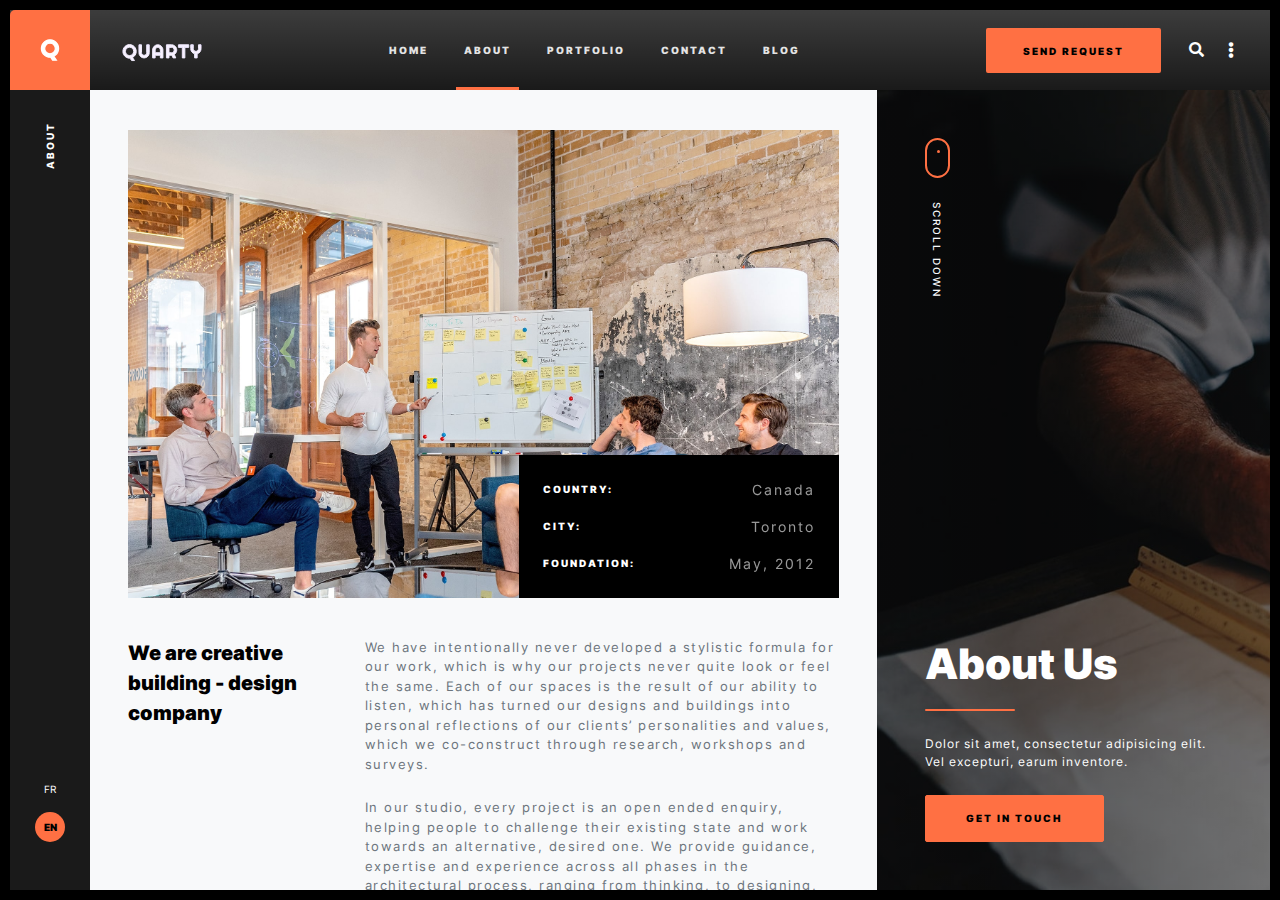
==== commit c81690a3: "quarity" ====
--- a/about.html
+++ b/about.html
@@ -788,9 +788,9 @@
                         </div>
                     </div>
                     <!-- menu  -->
-                    <div class="offcanvas offcanvas-end position-absolute" tabindex="-1" id="offcanvasright"
+                    <div class="offcanvas offcanvas-end position-absolute bg-light" tabindex="-1" id="offcanvasright"
                         aria-labelledby="offcanvasrightLabel">
-                        <div class="offcanvas-body p-5">
+                        <div class="offcanvas-body">
                             <div class="row">
                                 <div class="col place">
                                     <div class="foundation d-flex justify-content-between align-items-center pb-3">
--- a/assets/css/style.min.css
+++ b/assets/css/style.min.css
@@ -1 +1 @@
-﻿@font-face{font-family:"Inter";src:url("../fonts/Inter-Black.woff2") format("woff2"),url("../fonts/Inter-Black.woff") format("woff");font-weight:900;font-style:normal;font-display:swap}@font-face{font-family:"Inter";src:url("../fonts/Inter-Light.woff2") format("woff2"),url("../fonts/Inter-Light.woff") format("woff");font-weight:300;font-style:normal;font-display:swap}@font-face{font-family:"Inter";src:url("../fonts/Inter-ExtraLight.woff2") format("woff2"),url("../fonts/Inter-ExtraLight.woff") format("woff");font-weight:200;font-style:normal;font-display:swap}@font-face{font-family:"Inter";src:url("../fonts/Inter-Bold.woff2") format("woff2"),url("../fonts/Inter-Bold.woff") format("woff");font-weight:bold;font-style:normal;font-display:swap}@font-face{font-family:"Inter";src:url("../fonts/Inter-ExtraBold.woff2") format("woff2"),url("../fonts/Inter-ExtraBold.woff") format("woff");font-weight:bold;font-style:normal;font-display:swap}@font-face{font-family:"Inter";src:url("../fonts/") format("woff2"),url("../fonts/Inter-Medium.woff") format("woff");font-weight:500;font-style:normal;font-display:swap}@font-face{font-family:"Inter";src:url("../fonts/Inter-SemiBold.woff2") format("woff2"),url("../fonts/Inter-SemiBold.woff") format("woff");font-weight:600;font-style:normal;font-display:swap}@font-face{font-family:"Inter";src:url("../fonts/Inter-Regular.woff2") format("woff2"),url("../fonts/Inter-Regular.woff") format("woff");font-weight:normal;font-style:normal;font-display:swap}@font-face{font-family:"Inter";src:url("../fonts/Inter-Thin.woff2") format("woff2"),url("../fonts/Inter-Thin.woff") format("woff");font-weight:100;font-style:normal;font-display:swap}*:hover>*::-webkit-scrollbar-thumb:hover{background:rgba(173,181,189,0) !important}ye ha uski css yha par change karna ha or khi par nhi okay sir ok [href*=javascript][target=_blank]{pointer-events:none}a.active[href],a.accordion-button:not(.collapsed){pointer-events:none}[data-scrollbar]>canvas{z-index:1000}body{background-color:#000;margin:10px;top:0 !important;left:0 !important;width:100% !important;height:100% !important;overflow-x:hidden !important;overflow-y:auto !important;outline:0 !important;display:block !important;user-select:none !important;font-family:"Inter" !important}body input,body textarea,body select{user-select:auto}body main{width:calc(100vw - 20px) !important;max-width:none !important;height:100% !important;margin:0 !important;position:relative !important;overflow:hidden !important;padding:0px !important}body main>.mainInner{height:100% !important;border:0 !important;position:relative !important;display:flex !important;flex-direction:column !important;width:100% !important;outline:0 !important;overflow:hidden !important;margin:0px !important;flex-wrap:nowrap}body .overflow-hidden-auto{overflow:hidden auto !important}body .overflow-auto-hidden{overflow:auto hidden !important}@media(min-width: 768px){*>*{scrollbar-width:thin !important;scrollbar-color:#e9e9e9 !important}*>*::-webkit-scrollbar{width:.3em;height:.3em}*>*::-webkit-scrollbar-track{background:rgba(0,0,0,0);border-radius:50em}*>*::-webkit-scrollbar-thumb{background:rgba(173,181,189,0);border-radius:50em}*>*::-webkit-scrollbar-thumb:hover{background:rgba(206,212,218,.6)}*>*>*:hover::-webkit-scrollbar{width:.3em;height:.3em}*>*>*:hover::-webkit-scrollbar-thumb{background:rgba(173,181,189,.1);border-radius:50em}*>*>*:hover::-webkit-scrollbar-thumb:hover{background:rgba(206,212,218,.8)}}li{list-style:none}a{text-decoration:none}.myHeader{height:80px !important;background-color:#1a1a1a;position:relative;z-index:9}.myHeader .navbar-toggler:focus{box-shadow:none}.myHeader .navbar .navbar-brand{width:80px;height:80px;border-radius:5px 0 0 0;background-color:#ff7043}.myHeader .navbar .navbar-nav .active:after{content:"";height:3px;width:100%;left:0;position:absolute;top:52px;right:0;transition:.5s;opacity:1;visibility:visible;background-color:#ff7043}.myHeader .navbar .navbar-nav .nav-item{margin:0 10px}.myHeader .navbar .navbar-nav .nav-item:hover .deep-menu{opacity:1;visibility:visible;transform:translateY(0px)}.myHeader .navbar .navbar-nav .nav-item .nav-link{font-size:10px;color:#e4e4e4;font-weight:800;letter-spacing:2px}.myHeader .navbar .navbar-nav .nav-item .deep-menu{position:absolute;top:55px;padding:15px;z-index:9999;min-width:220px;background:#ff7043;opacity:0;visibility:hidden;transform:translateY(10px);transition:.3s;border-radius:0 0 5px 5px}.myHeader .navbar .navbar-nav .nav-item .deep-menu .menu-link{font-size:10px;font-weight:800;letter-spacing:2px}.myHeader .navbar .logo{width:80px;filter:brightness(5.5)}.myHeader .navbar .button .btn{height:45px;background-color:#ff7043;font-size:10px;font-weight:800;letter-spacing:2px;padding:2px 35px 0;align-items:center;display:flex;border-radius:0px;border:2px solid #ff7043;background-image:none}.myHeader .navbar .icons .btn{background:none !important;font-size:15px}.myHeader .navbar .icons .deletebtn{width:30px;height:30px}.home-page-section{height:calc(100vh - 100px);overflow:hidden;position:relative;transform:translate(0, 0)}.home-page-section .sidebar-left{background-color:#1a1a1a;height:100%;z-index:9999}.home-page-section .sidebar-left .asideBar{width:80px}.home-page-section .sidebar-left .asideBar .now .first{height:30px;width:30px;font-size:10px}.home-page-section .sidebar-left .asideBar .now .lead{background-color:#ff7043;border-radius:50%;font-size:10px;font-weight:800;padding:10px;height:30px;width:30px}.home-page-section .sidebar-left .home{padding-top:48px;font-size:10px;font-weight:800;letter-spacing:2px}.home-page-section .sidebar-left .home a{rotate:270deg}.home-page-section .architects{border-bottom-left-radius:5px;border-bottom-right-radius:5px}.home-page-section .architects .vdeo .qrt-video-background{height:auto;width:auto;min-width:100%;min-height:100%;background-color:#000;opacity:.5}.home-page-section .architects .vdeo .music{padding:40px;display:flex;align-items:center;justify-content:center}.home-page-section .architects .vdeo .music .petrified{width:80%}.home-page-section .architects .vdeo .music .petrified .heading{font-size:72px;font-weight:800;line-height:1.2;margin-bottom:30px}.home-page-section .architects .vdeo .music .petrified .line{width:90px;height:2px;border-radius:1px;background-color:#ff7043;margin-bottom:20px}.home-page-section .architects .vdeo .music .petrified .content{font-size:14px;letter-spacing:1px;margin-bottom:20px;width:60%}.home-page-section .architects .vdeo .music .petrified .buttn .btn{height:45px;background-color:#ff7043;font-size:10px;font-weight:800;letter-spacing:2px;padding:15px 40px;border-radius:0px;border:2px solid #ff7043;background-image:none}.home-page-section .architects .vdeo .music .petrified .buttn .btn i{transition:.4s ease-in-out}.home-page-section .architects .vdeo .music .petrified .buttn .btn:hover i{transform:translateX(4px)}.home-page-section .architects .vdeo .music .petrified .group .form-control{box-shadow:none}.home-page-section .offcanvas-top{height:80px;border-radius:0 0 5px 5px;width:calc(100% - 80px);left:80px}.home-page-section .offcanvas-top .offcanvas-body{display:flex;align-items:center}.home-page-section .offcanvas-top .offcanvas-body .form .form-control{box-shadow:none;background-color:#cacdd2 !important;font-size:14px;letter-spacing:2px;padding:10px 20px;color:#28292c}.home-page-section .offcanvas-end{overflow-y:auto}.home-page-section .offcanvas-end .offcanvas-body .socials{font-size:10px;letter-spacing:2px;margin-bottom:40px}.home-page-section .offcanvas-end .offcanvas-body .social-icons ul li{transition:.4s ease-in-out}.home-page-section .offcanvas-end .offcanvas-body .social-icons ul li:hover{transform:scale(0.9)}.home-page-section .offcanvas-end .offcanvas-body .insta-image .images img:hover{filter:brightness(110%)}.home-page-section .offcanvas-end .offcanvas-body .images img:hover{filter:brightness(110%)}.home-page-section .offcanvas-end .offcanvas-body .place .foundation{font-size:10px;font-weight:600;letter-spacing:2px}.home-page-section .offcanvas-end .offcanvas-body .place .foundation .plac{font-size:14px;font-weight:400;letter-spacing:.5px}.home-page-section .offcanvas-end .offcanvas-body .publication .architecture .content{font-size:14px;font-weight:400;letter-spacing:.5px}.home-page-section .offcanvas-end .offcanvas-body .form{border-radius:7.5px}.home-page-section .offcanvas-end .offcanvas-body .form .form-control{width:100%;box-shadow:none;height:40px;font-size:14px;padding:0 20px;background-color:#cacdd2;box-shadow:none}.home-page-section .offcanvas-end .offcanvas-body .form label{right:0px;position:absolute;top:0px;background:#28292c;color:#fff;padding:13px 30px;font-size:10px}.home-page-section .offcanvas-end .offcanvas-body .quar{font-size:12px;letter-spacing:1px}.about-page-section{height:calc(100vh - 100px);overflow:hidden;transform:translate(0, 0)}.about-page-section .sidebar-left{background-color:#1a1a1a;height:100%;z-index:9999}.about-page-section .sidebar-left .asideBar{width:80px}.about-page-section .sidebar-left .home{padding-top:48px;font-size:10px;font-weight:800;letter-spacing:2px}.about-page-section .sidebar-left .home a{rotate:270deg}.about-page-section .sidebar-left .now .first{height:30px;width:30px;font-size:10px}.about-page-section .sidebar-left .now .lead{background-color:#ff7043;border-radius:50%;font-size:10px;font-weight:800;padding:10px;height:30px;width:30px}.about-page-section .creative .city{position:relative;padding:40px 50px}.about-page-section .creative .city .country{margin-bottom:40px}.about-page-section .creative .city .country .place{bottom:0;right:0;width:45%}.about-page-section .creative .city .country .place .foundation{font-size:10px;font-weight:800;letter-spacing:2px;display:flex;justify-content:space-between;align-items:center}.about-page-section .creative .city .country .place .foundation .plac{font-size:14px;color:#fff;opacity:.6;font-weight:400}.about-page-section .creative .city .heading{font-size:20px;font-weight:800}.about-page-section .creative .city .content{font-size:13px;letter-spacing:1.5px;padding-bottom:40px}.about-page-section .creative .city .italic{font-weight:600;background-color:#ff7043;margin-bottom:40px}.about-page-section .creative .city .italic:before{content:"";font-family:"FONT AWESOME 5 FREE";position:absolute;top:10px;left:20px;color:#fff;opacity:.5}.about-page-section .creative .city .italic:after{content:"";font-family:"FONT AWESOME 5 FREE";position:absolute;bottom:10px;right:20px;color:#fff;opacity:.5}.about-page-section .creative .city .award{padding-top:40px}.about-page-section .creative .city .award .projects{padding-bottom:40px}.about-page-section .creative .city .award .projects .numbr{font-size:22px;font-weight:800}.about-page-section .creative .city .award .projects .years{font-size:9px;letter-spacing:2px;font-weight:800}.about-page-section .creative .city .team{margin-bottom:40px}.about-page-section .creative .city .team .team-member{font-size:20px;font-weight:800;padding-top:40px;padding-bottom:40px}.about-page-section .creative .city .team .card{border-radius:0;margin-bottom:40px}.about-page-section .creative .city .team .card img:hover{filter:brightness(110%)}.about-page-section .creative .city .team .card .card-body{justify-content:space-between}.about-page-section .creative .city .team .card .card-body .team-name{line-height:18px;font-size:16px}.about-page-section .creative .city .team .card .card-body .cheif{font-size:14px}.about-page-section .creative .city .team .card .card-body .btn{width:35px;height:35px;background-color:#ff7043;border-radius:50%;background-image:none;border:1px solid #ff7043}.about-page-section .creative .city .place .price{font-size:20px;font-weight:800;padding-bottom:40px}.about-page-section .creative .city .place .payment .card{border-radius:0;overflow:hidden;height:400px;bottom:10px;margin-bottom:30px}.about-page-section .creative .city .place .payment .card:before{font-size:9px;position:absolute;-webkit-transform:rotate(45deg);transform:rotate(45deg);top:15px;font-weight:900;color:#28292c;right:-78px;content:"POPULAR";padding:2px 0 1px;width:200px;text-align:center;background:#ff7043}.about-page-section .creative .city .place .card{border-radius:0;margin-bottom:30px}.about-page-section .creative .city .place .card .card-body .strt{font-size:10px;letter-spacing:2px;font-weight:800}.about-page-section .creative .city .place .card .card-body .sell{font-size:36px;font-weight:800}.about-page-section .creative .city .place .card .card-body .sell .star{font-size:16px;position:absolute;top:18px}.about-page-section .creative .city .place .card .card-body .sell .doler{font-size:16px}.about-page-section .creative .city .place .card .card-body .sell .dolers{font-size:16px}.about-page-section .creative .city .place .card .card-body .sell .currency{font-size:16px}.about-page-section .creative .city .place .card .card-body .design{font-size:13px;font-weight:600}.about-page-section .creative .city .place .card .card-body .design .word{opacity:.3}.about-page-section .creative .city .place .card .card-body .design .word i{color:#ff7043}.about-page-section .creative .city .place .card .card-body .design .check i{color:#ff7043}.about-page-section .creative .city .place .card .card-body .btn{height:45px;border-radius:0;font-size:10px;letter-spacing:2px;font-weight:800;background-color:#ff7043;border:1px solid #ff7043;background-image:none}.about-page-section .creative .city .place .card .card-body .btn i{transition:.4s ease-in-out}.about-page-section .creative .city .place .card .card-body .btn:hover i{transform:translateX(4px)}.about-page-section .creative .city .rating{padding-top:40px;padding-bottom:40px}.about-page-section .creative .city .rating .test{font-size:20px;font-weight:800}.about-page-section .creative .city .rating .item .monials .images{width:15%;height:15%;border-radius:50%}.about-page-section .creative .city .rating .item .monials .head{font-size:16px;letter-spacing:2px;font-weight:800}.about-page-section .creative .city .rating .item .monials .cnt{font-size:14px;font-weight:400}.about-page-section .creative .city .rating .item .cont{font-size:12px;letter-spacing:2px;font-weight:400;display:-webkit-box;-webkit-line-clamp:5;-webkit-box-orient:vertical;text-overflow:ellipsis;overflow:hidden}.about-page-section .creative .city .rating .item .rates{border-radius:10px}.about-page-section .creative .city .rating .item .rates .stars i{margin:0 2px;font-size:10px;color:#ff7043}.about-page-section .creative .city .rating .owl-nav{position:absolute;right:0;bottom:6px}.about-page-section .creative .city .rating .owl-nav .owl-prev span:before{content:"";font-family:"Font Awesome 5 free";color:#000;position:absolute;font-weight:800;right:10px;font-size:12px}.about-page-section .creative .city .rating .owl-nav .owl-prev span:hover:before{color:#28292c;opacity:.3}.about-page-section .creative .city .rating .owl-nav .owl-next span:after{content:"";font-family:"Font Awesome 5 free";color:#000;position:absolute;font-weight:800;font-size:12px}.about-page-section .creative .city .rating .owl-nav .owl-next span:hover:after{color:#e0e3eb}.about-page-section .creative .city .rating .owl-dots{display:flex;align-items:center;gap:7px;padding-top:15px}.about-page-section .creative .city .rating .owl-dots .owl-dot{width:8px;height:8px;border-radius:50%;overflow:hidden;background-color:#e0e3eb;transition:all .3s ease-in-out}.about-page-section .creative .city .rating .owl-dots .active{background-color:#000;height:10px;width:10px}.about-page-section .creative .city .project{justify-content:space-between;margin-top:40px}.about-page-section .creative .city .project .cnts{font-size:16px;letter-spacing:2px;font-weight:800}.about-page-section .creative .city .project .btn{font-size:10px;letter-spacing:2px;font-weight:800;border-radius:0;background-color:#ff7043;border:1px solid #ff7043;background-image:none}.about-page-section .creative .city .imgs{margin-top:40px}.about-page-section .creative .city .imgs .brand{width:161.5px}.about-page-section .creative .city .imgs .brand img{width:90px}.about-page-section .creative .city .imgs .owl-nav{display:none !important}.about-page-section .creative .get{height:100%}.about-page-section .creative .get .about-us{background:linear-gradient(90deg, rgba(0, 0, 0, 0.51) 0%, rgba(0, 0, 0, 0.59) 35%, rgba(0, 0, 0, 0.48) 100%),url("../img/banner1.jpg");background-repeat:no-repeat;background-size:cover}.about-page-section .creative .get .about-us .scroll-down{width:25px;height:40px;border-radius:15px;border:2px solid #ff7043}.about-page-section .creative .get .about-us .scroll-down::before{content:"";width:3px;height:3px;background-color:#ff7043;border-radius:50%;animation:mouse 1s ease-in-out infinite;position:absolute;top:10px;left:10px}@keyframes mouse{0%{transform:translateY(0)}50%{transform:translateY(5px)}100%{transform:translateY(0)}}.about-page-section .creative .get .about-us .scrl{font-size:10px;letter-spacing:2px;font-weight:500;writing-mode:vertical-rl}.about-page-section .creative .get .about-us .abt .heading{font-size:42px;font-weight:800;line-height:90px}.about-page-section .creative .get .about-us .abt .line{width:90px;height:2px;border-radius:1px;background-color:#ff7043}.about-page-section .creative .get .about-us .abt .content{font-size:12px;letter-spacing:1px}.about-page-section .creative .get .about-us .abt .buttn .btn{background-color:#ff7043;font-size:10px;font-weight:800;letter-spacing:2px;padding:15px 40px;border-radius:0px;border:1px solid #ff7043;background-image:none}.about-page-section .offcanvas-top{height:80px;border-radius:0 0 5px 5px;width:calc(100% - 80px);left:80px}.about-page-section .offcanvas-top .offcanvas-body{display:flex;align-items:center}.about-page-section .offcanvas-top .offcanvas-body .form .form-control{box-shadow:none;background-color:#cacdd2 !important;font-size:14px;letter-spacing:2px;padding:10px 20px;color:#28292c}.about-page-section .offcanvas-end{overflow-y:auto}.about-page-section .offcanvas-end .offcanvas-body .socials{font-size:10px;letter-spacing:2px;margin-bottom:40px}.about-page-section .offcanvas-end .offcanvas-body .social-icons ul li{transition:.4s ease-in-out}.about-page-section .offcanvas-end .offcanvas-body .social-icons ul li:hover{transform:scale(0.9)}.about-page-section .offcanvas-end .offcanvas-body .insta-image .images img:hover{filter:brightness(110%)}.about-page-section .offcanvas-end .offcanvas-body .images img:hover{filter:brightness(110%)}.about-page-section .offcanvas-end .offcanvas-body .place .foundation{font-size:10px;font-weight:600;letter-spacing:2px}.about-page-section .offcanvas-end .offcanvas-body .place .foundation .plac{font-size:14px;font-weight:400;letter-spacing:.5px}.about-page-section .offcanvas-end .offcanvas-body .publication .architecture .content{font-size:14px;font-weight:400;letter-spacing:.5px}.about-page-section .offcanvas-end .offcanvas-body .form{border-radius:7.5px}.about-page-section .offcanvas-end .offcanvas-body .form .form-control{width:100%;box-shadow:none;height:40px;font-size:14px;padding:0 20px;background-color:#cacdd2;box-shadow:none}.about-page-section .offcanvas-end .offcanvas-body .form label{right:0px;position:absolute;top:0px;background:#28292c;color:#fff;padding:13px 30px;font-size:10px}.about-page-section .offcanvas-end .offcanvas-body .quar{font-size:12px;letter-spacing:1px}.portfolio-page-section{height:calc(100vh - 100px);overflow:hidden;transform:translate(0, 0)}.portfolio-page-section .sidebar-left{background-color:#1a1a1a;height:100%;z-index:9999}.portfolio-page-section .sidebar-left .asideBar{width:80px}.portfolio-page-section .sidebar-left .home{padding-top:60px;font-size:10px;font-weight:800;letter-spacing:2px}.portfolio-page-section .sidebar-left .home a{rotate:270deg}.portfolio-page-section .sidebar-left .now .first{height:30px;width:30px;font-size:10px}.portfolio-page-section .sidebar-left .now .lead{background-color:#ff7043;border-radius:50%;font-size:10px;font-weight:800;padding:10px;height:30px;width:30px}.portfolio-page-section .creatives .cities{position:relative;padding:40px 50px}.portfolio-page-section .creatives .cities .nav{padding-bottom:40px}.portfolio-page-section .creatives .cities .nav .nav-item{font-size:10px;font-weight:700;letter-spacing:2px;margin-right:10px}.portfolio-page-section .creatives .cities .nav .nav-item .nav-link{height:40px;letter-spacing:2px;border-radius:0}.portfolio-page-section .creatives .cities .nav .nav-item .nav-link .filter{padding:14px;background-color:#ff7043}.portfolio-page-section .creatives .cities .nav .nav-item .active{border-radius:0 !important;background:#000;color:#fff !important}.portfolio-page-section .creatives .cities .card{overflow:hidden;border-radius:0}.portfolio-page-section .creatives .cities .card img:hover{filter:brightness(110%)}.portfolio-page-section .creatives .cities .card .imgs .img-2{height:240px;object-fit:cover}.portfolio-page-section .creatives .cities .card .imgs .architect{background-color:#e4e4e4;text-transform:uppercase;letter-spacing:1px;font-size:9px;font-weight:600}.portfolio-page-section .creatives .cities .card .imgs .btn{right:0;transform:translateY(-35px);transition:.3s;border-radius:0;width:50px;height:50px;display:flex;align-items:center;justify-content:center;visibility:hidden;background-image:none;background-color:#1a1a1a}.portfolio-page-section .creatives .cities .card .imgs .btn i{transition:.2s ease-in-out;font-size:12px}.portfolio-page-section .creatives .cities .card .imgs .btn:hover i{transform:scale(1.1)}.portfolio-page-section .creatives .cities .card:hover .btn{visibility:visible;transform:translateY(0px)}.portfolio-page-section .creatives .cities .card:hover .architect{background-color:#fff}.portfolio-page-section .creatives .cities .card:hover .card-body{transform:translateY(0px);visibility:visible}.portfolio-page-section .creatives .cities .card .card-body{align-items:center;visibility:hidden;justify-content:space-between;transform:translateY(60px);transition:.3s;bottom:0;transition:.4s ease-in-out;background-color:#1a1a1a}.portfolio-page-section .creatives .cities .card .card-body .team-name{line-height:18px}.portfolio-page-section .creatives .cities .card .card-body .btn{background-color:#ff7043;border-radius:50%;height:35px;width:35px;background-image:none;border:1px solid #ff7043}.portfolio-page-section .creatives .cities .project{justify-content:space-between}.portfolio-page-section .creatives .cities .project .cnts{font-size:16px;letter-spacing:2px;font-weight:800}.portfolio-page-section .creatives .cities .project .btn{font-size:10px;letter-spacing:2px;font-weight:800;border-radius:0;background-color:#ff7043;background-image:none;border:1px solid #ff7043}.portfolio-page-section .creatives .cities .project .owl-nav{display:none !important}.portfolio-page-section .creatives .get{height:100%}.portfolio-page-section .creatives .get .about-us{background:linear-gradient(90deg, rgba(0, 0, 0, 0.51) 0%, rgba(0, 0, 0, 0.59) 35%, rgba(0, 0, 0, 0.48) 100%),url("../img/banner1.jpg");background-repeat:no-repeat;background-size:cover}.portfolio-page-section .creatives .get .about-us .scroll-down{width:25px;height:40px;border-radius:15px;border:2px solid #ff7043}.portfolio-page-section .creatives .get .about-us .scroll-down::before{content:"";width:3px;height:3px;background-color:#ff7043;border-radius:50%;animation:mouse 1s ease-in-out infinite;position:absolute;top:10px;left:10px}@keyframes mouse{0%{transform:translateY(0)}50%{transform:translateY(5px)}100%{transform:translateY(0)}}.portfolio-page-section .creatives .get .about-us .scrl{font-size:10px;letter-spacing:2px;font-weight:500;writing-mode:vertical-rl}.portfolio-page-section .creatives .get .about-us .abt .heading{font-size:42px;font-weight:800;line-height:90px}.portfolio-page-section .creatives .get .about-us .abt .line{width:90px;height:2px;border-radius:1px;background-color:#ff7043}.portfolio-page-section .creatives .get .about-us .abt .content{font-size:12px;letter-spacing:1px}.portfolio-page-section .creatives .get .about-us .abt .buttn .btn{background-color:#ff7043;font-size:10px;font-weight:800;letter-spacing:2px;padding:15px 40px;border-radius:0px;border:1px solid #ff7043;background-image:none}.portfolio-page-section .offcanvas-top{height:80px;border-radius:0 0 5px 5px;width:calc(100% - 80px);left:80px}.portfolio-page-section .offcanvas-top .offcanvas-body{display:flex;align-items:center}.portfolio-page-section .offcanvas-top .offcanvas-body .form .form-control{box-shadow:none;background-color:#cacdd2 !important;font-size:14px;letter-spacing:2px;padding:10px 20px;color:#28292c}.portfolio-page-section .offcanvas-end{overflow-y:auto}.portfolio-page-section .offcanvas-end .offcanvas-body .socials{font-size:10px;letter-spacing:2px;margin-bottom:40px}.portfolio-page-section .offcanvas-end .offcanvas-body .social-icons ul li{transition:.4s ease-in-out}.portfolio-page-section .offcanvas-end .offcanvas-body .social-icons ul li:hover{transform:scale(0.9)}.portfolio-page-section .offcanvas-end .offcanvas-body .insta-image .images img:hover{filter:brightness(110%)}.portfolio-page-section .offcanvas-end .offcanvas-body .images img:hover{filter:brightness(110%)}.portfolio-page-section .offcanvas-end .offcanvas-body .place .foundation{font-size:10px;font-weight:600;letter-spacing:2px}.portfolio-page-section .offcanvas-end .offcanvas-body .place .foundation .plac{font-size:14px;font-weight:400;letter-spacing:.5px}.portfolio-page-section .offcanvas-end .offcanvas-body .publication .architecture .content{font-size:14px;font-weight:400;letter-spacing:.5px}.portfolio-page-section .offcanvas-end .offcanvas-body .form{border-radius:7.5px}.portfolio-page-section .offcanvas-end .offcanvas-body .form .form-control{width:100%;box-shadow:none;height:40px;font-size:14px;padding:0 20px;background-color:#cacdd2;box-shadow:none}.portfolio-page-section .offcanvas-end .offcanvas-body .form label{right:0px;position:absolute;top:0px;background:#28292c;color:#fff;padding:13px 30px;font-size:10px}.portfolio-page-section .offcanvas-end .offcanvas-body .quar{font-size:12px;letter-spacing:1px}.contact-page-section{height:calc(100vh - 100px);overflow:hidden}.contact-page-section .sidebar-left{background-color:#1a1a1a;height:100%;z-index:9999}.contact-page-section .sidebar-left .asideBar{width:80px}.contact-page-section .sidebar-left .home{padding-top:60px;font-size:10px;font-weight:800;letter-spacing:2px}.contact-page-section .sidebar-left .home a{rotate:270deg}.contact-page-section .sidebar-left .lead{background-color:#ff7043;border-radius:50%;font-size:10px;font-weight:800;padding:10px}.contact-page-section .creative-1{transform:translate(0, 0)}.contact-page-section .creative-1 .information{position:relative;padding:40px 50px}.contact-page-section .creative-1 .information .country .place{bottom:0;right:0;width:65%}.contact-page-section .creative-1 .information .country .place .foundation{font-size:12px;font-weight:800;letter-spacing:2px;display:flex;justify-content:space-between}.contact-page-section .creative-1 .information .conatact-section .heads{font-size:20px;font-weight:800}.contact-page-section .creative-1 .information .conatact-section .form .form-control{border-radius:0;height:50px;padding-left:65px;box-shadow:none}.contact-page-section .creative-1 .information .conatact-section .form label{position:absolute;top:12px;left:0;height:50px;width:50px;text-align:center}.contact-page-section .creative-1 .information .conatact-section .textarea .form-control{border-radius:0;padding-left:65px;padding-top:12px;box-shadow:none}.contact-page-section .creative-1 .information .conatact-section .textarea label{position:absolute;top:12px;left:0;height:50px;width:50px;text-align:center}.contact-page-section .creative-1 .information .conatact-section .cnts{font-size:14px;font-weight:400;color:#52555a;letter-spacing:.5px}.contact-page-section .creative-1 .information .conatact-section .msgs .btn{font-size:10px;letter-spacing:2px;font-weight:800;border-radius:0;background-color:#ff7043;background-image:none}.contact-page-section .creative-1 .information .project{justify-content:space-between}.contact-page-section .creative-1 .information .project .cnts{font-size:16px;letter-spacing:2px;font-weight:800}.contact-page-section .creative-1 .information .project .btn{font-size:10px;letter-spacing:2px;font-weight:800;border-radius:0;background-color:#ff7043;background-image:none}.contact-page-section .creative-1 .information .imgs .owl-nav{display:none !important}.contact-page-section .creative-1 .get .map{position:fixed;height:100%}.contact-page-section .creative-1 .get .map svg{animation:marker 1s infinite ease-in-out}@keyframes marker{0%{transform:translateY(0)}50%{transform:translateY(5px)}100%{transform:translateY(0)}}.contact-page-section .creative-1 .get .map .qtr{font-size:10px;letter-spacing:2px;font-weight:800;transform:translateX(-30%) translateY(10px);background-color:rgba(255,255,255,.2);border-radius:15px}.blog-page-section .sidebar-left{position:fixed;height:100%;top:95px;z-index:9999}.blog-page-section .sidebar-left .home{rotate:270deg;font-size:10px;font-weight:800;letter-spacing:2px}.blog-page-section .sidebar-left .now{margin-top:200px}.blog-page-section .sidebar-left .lead{background-color:#ff7043;border-radius:50%;font-size:10px;font-weight:800;padding:10px}.blog-page-section .publication{margin-left:110px;margin-top:87px}.blog-page-section .publication .card{overflow:hidden;border-radius:0}.blog-page-section .publication .card:before{font-size:9px;position:absolute;-webkit-transform:rotate(45deg);transform:rotate(45deg);top:15px;font-weight:900;color:#28292c;right:-78px;content:"POPULAR";padding:2px 0 1px;width:200px;text-align:center;background:#ff7043}.blog-page-section .publication .card .imgs .architect{background-color:#e4e4e4;text-transform:uppercase;letter-spacing:1px;font-size:9px;font-weight:600}.blog-page-section .publication .card .imgs:hover .architect{background-color:#fff}.blog-page-section .publication .card .card-body{justify-content:space-between;bottom:0}.blog-page-section .publication .card .card-body .teams-cntnt .team-name{font-size:20px}.blog-page-section .publication .card .card-body .teams-cntnt .cnts{font-size:14px;display:-webkit-box;-webkit-line-clamp:1;-webkit-box-orient:vertical;text-overflow:ellipsis;overflow:hidden}.blog-page-section .publication .card .card-body .btn{background-color:#ff7043;border-radius:50%;height:35px;width:35px}.blog-page-section .publication .cards{overflow:hidden;border-radius:0}.blog-page-section .publication .cards:before{font-size:9px;position:absolute;-webkit-transform:rotate(45deg);transform:rotate(45deg);top:15px;font-weight:900;color:#28292c;right:-78px;content:"POPULAR";padding:2px 0 1px;width:200px;text-align:center;background:#ff7043}.blog-page-section .publication .cards .imgs .architect{background-color:#e4e4e4;text-transform:uppercase;letter-spacing:1px;font-size:9px;font-weight:600}.blog-page-section .publication .cards .imgs:hover .architect{background-color:#fff}.blog-page-section .publication .cards .card-body{justify-content:space-between}.blog-page-section .publication .cards .card-body .teams-cntnt .team-name{font-size:16px}.blog-page-section .publication .cards .card-body .teams-cntnt .cnts{font-size:13px;display:-webkit-box;-webkit-line-clamp:2;-webkit-box-orient:vertical;text-overflow:ellipsis;overflow:hidden}.blog-page-section .publication .cards .card-body .btn{background-color:#ff7043;border-radius:50%;height:35px;width:35px}.blog-page-section .publication .card-1{overflow:hidden;border-radius:0}.blog-page-section .publication .card-1 .imgs .architect{background-color:#e4e4e4;text-transform:uppercase;letter-spacing:1px;font-size:9px;font-weight:600}.blog-page-section .publication .card-1 .imgs:hover .architect{background-color:#fff}.blog-page-section .publication .card-1 .card-body{justify-content:space-between}.blog-page-section .publication .card-1 .card-body .teams-cntnt .team-name{font-size:16px}.blog-page-section .publication .card-1 .card-body .teams-cntnt .cnts{font-size:13px;display:-webkit-box;-webkit-line-clamp:2;-webkit-box-orient:vertical;text-overflow:ellipsis;overflow:hidden}.blog-page-section .publication .card-1 .card-body .btn{background-color:#ff7043;border-radius:50%;height:35px;width:35px}.blog-page-section .publication .popular .test{font-size:20px;font-weight:800}.blog-page-section .publication .popular .owl-nav{position:absolute;right:0}.blog-page-section .publication .popular .owl-nav .owl-prev span:before{content:"";font-family:"Font Awesome 5 free";color:#000;position:absolute;font-weight:800;right:10px}.blog-page-section .publication .popular .owl-nav .owl-prev span:after{content:"";font-family:"Font Awesome 5 free";color:#000;position:absolute;font-weight:800}.blog-page-section .publication .popular .owl-dots{display:flex;gap:7px;padding-top:15px}.blog-page-section .publication .popular .owl-dots .owl-dot{width:8px;height:8px;border-radius:50%;overflow:hidden;background-color:#e0e3eb;transition:all .3s ease-in-out}.blog-page-section .publication .popular .owl-dots .active{background-color:#000}.blog-page-section .publication .project{justify-content:space-around}.blog-page-section .publication .project .cnts{font-size:16px;letter-spacing:2px;font-weight:800}.blog-page-section .publication .project .btn{font-size:10px;letter-spacing:2px;font-weight:800;border-radius:0;background-color:#ff7043}.blog-page-section .publication .imgs .owl-nav{display:none !important}.blog-page-section .get{padding-top:72px}.blog-page-section .get .about-us{background:linear-gradient(90deg, rgba(0, 0, 0, 0.51) 0%, rgba(0, 0, 0, 0.59) 35%, rgba(0, 0, 0, 0.48) 100%),url("../img/banner1.jpg");background-repeat:no-repeat;background-attachment:fixed;position:fixed;height:100%}.blog-page-section .get .about-us .scroll-down{width:25px;height:40px;border-radius:15px;border:2px solid #ff7043}.blog-page-section .get .about-us .scroll-down::before{content:"";width:3px;height:3px;background-color:#ff7043;border-radius:50%;animation:mouse 1s ease-in-out infinite;position:absolute;top:10px;left:10px}@keyframes mouse{0%{transform:translateY(0)}50%{transform:translateY(5px)}100%{transform:translateY(0)}}.blog-page-section .get .about-us .scrl{font-size:10px;letter-spacing:2px;font-weight:500;writing-mode:vertical-rl}.blog-page-section .get .about-us .abot{height:100%;align-items:flex-end}.blog-page-section .get .about-us .abot .heading{font-size:42px;font-weight:800;line-height:90px}.blog-page-section .get .about-us .abot .line{width:90px;height:2px;border-radius:1px;background-color:#ff7043}.blog-page-section .get .about-us .abot .content{font-size:12px;letter-spacing:1px}.blog-page-section .get .about-us .abot .buttn .btn{background-color:#ff7043;font-size:10px;font-weight:800;letter-spacing:2px;padding:15px 40px;border-radius:0px}@media(max-width: 1199.98px){.about-page-section .creative .city .award .project .years{font-size:10px}.about-page-section .creative .get{height:auto !important;position:unset}.about-page-section .creative .get .about-us{height:auto !important;width:100%;align-items:center;flex-direction:row !important;position:unset !important;justify-content:space-around !important}.about-page-section .creative .get .about-us .abot{text-align:center}.about-page-section .creative .get .about-us .abot .line{margin-left:40%}.about-page-section .creative .get .about-us .abot .content{font-size:14px}.portfolio-page-section .get{height:auto !important;position:unset}.portfolio-page-section .get .about-us{height:auto !important;width:100%;align-items:center;flex-direction:row !important;position:unset !important;justify-content:space-around !important}.portfolio-page-section .get .about-us .abot{text-align:center}.portfolio-page-section .get .about-us .abot .line{margin:0 auto}.portfolio-page-section .get .about-us .abot .content{font-size:14px}}@media(max-width: 991.98px){.myHeader .navbar{background-color:#000}.myHeader .navbar .navbar-brand{border-radius:0px}.myHeader .navbar .navbar-nav .active:after{height:0;background-color:none}.myHeader .navbar .navbar-nav .nav-item .nav-link .active{color:#ff7043 !important}.myHeader .navbar .navbar-nav .nav-item .deep-menu{top:30px}.myHeader .navbar .button{display:none}.home-page-section .architects .vdeo{height:100%}.home-page-section .architects .vdeo .music{justify-content:center;top:0;height:100%}.home-page-section .architects .vdeo .music .petrified .heading{font-size:66px}.home-page-section .architects .vdeo .music .petrified .content{width:100%;font-size:18px}.about-page-section .creative .city .award .project .years{font-size:10px}.about-page-section .creative .get{height:auto !important;position:unset}.about-page-section .creative .get .about-us{height:auto !important;width:100%;align-items:center;flex-direction:row !important;position:relative !important;justify-content:space-around !important}.about-page-section .creative .get .about-us .scrol{position:absolute;left:50px}.about-page-section .creative .get .about-us .abot{text-align:center}.about-page-section .creative .get .about-us .abot .line{margin:0 auto}.about-page-section .creative .get .about-us .abot .content{font-size:14px}.portfolio-page-section .creatives .get{height:auto !important;position:unset}.portfolio-page-section .creatives .get .about-us{height:auto !important;width:100%;align-items:center;flex-direction:row !important;position:relative !important;justify-content:space-around !important}.portfolio-page-section .creatives .get .about-us .scrol{position:absolute;left:50px}.portfolio-page-section .creatives .get .about-us .abot{text-align:center}.portfolio-page-section .creatives .get .about-us .abot .line{margin:0 auto}.portfolio-page-section .creatives .get .about-us .abot .content{font-size:14px}}@media(max-width: 767.98px){body{margin:0px}body main{width:100vw !important}body main>.mainInner{border-radius:0 !important}.myHeader .navbar{background-color:#000}.myHeader .navbar .navbar-nav .nav-item{height:auto}.myHeader .navbar .logo{display:none}.myHeader .navbar .icons .icn .search{margin:0}.home-page-section{height:calc(100vh - 80px)}.home-page-section .sidebar-left{display:none}.home-page-section .architects .vdeo{height:100%}.home-page-section .architects .vdeo .music{justify-content:center;top:0;height:100%;padding:0;text-align:center}.home-page-section .architects .vdeo .music .petrified{width:90%}.home-page-section .architects .vdeo .music .petrified .heading{font-size:48px;margin-bottom:20px}.home-page-section .architects .vdeo .music .petrified .line{margin:0 auto}.home-page-section .architects .vdeo .music .petrified .content{font-size:10px;text-align:center;margin:20px 0;letter-spacing:2px}.home-page-section .architects .vdeo .music .petrified .buttn .btn{margin-bottom:20px;margin-left:0 !important}.about-page-section{height:calc(100vh - 80px)}.about-page-section .sidebar-left{display:none}.about-page-section .creative .city .country{padding-bottom:134px}.about-page-section .creative .city .country .place{width:100%}.about-page-section .creative .city .heading{padding-bottom:30px}.about-page-section .creative .city .place .payment .card{bottom:0}.about-page-section .creative .city .project{display:block !important;text-align:center}.about-page-section .creative .city .project .cnts{padding-bottom:20px}.about-page-section .creative .city .project .btn{padding-right:2rem !important;padding-left:2rem !important}.about-page-section .creative .get .about-us .scrol{display:none}.about-page-section .creative .get .about-us .abot .line{margin:0 auto}.about-page-section .offcanvas-top{width:100%;left:0}.portfolio-page-section{height:calc(100vh - 80px)}.portfolio-page-section .sidebar-left{display:none}.portfolio-page-section .creatives .cities{padding:40px 34px}.portfolio-page-section .creatives .cities .nav{flex-direction:column;align-items:center;margin:0 auto;width:100%}.portfolio-page-section .creatives .cities .nav .nav-item{margin-bottom:10px}.portfolio-page-section .creatives .cities .project{display:block !important;text-align:center}.portfolio-page-section .creatives .cities .project .cnts{padding-bottom:20px}.portfolio-page-section .creatives .get .about-us .scrol{display:none}.portfolio-page-section .creatives .get .about-us .abot .line{margin:0 auto}.portfolio-page-section .offcanvas-top{width:100%;left:0}}@media(max-width: 575.98px){.home-page-section .architects .vdeo .music .petrified .heading{font-size:36px}.about-page-section .creative .city .project .btn{padding-right:1rem !important;padding-left:1rem !important}.about-page-section .creative .get .about-us .abot .line{margin:0 auto}.portfolio-page-section .creatives .cities .project .btn{padding-right:1rem !important;padding-left:1rem !important}.portfolio-page-section .creatives .get .about-us .abot .line{margin:0 auto}}.deletebtn .icns{margin:auto;inset:0;transition:all ease-in-out .3s;display:flex;align-items:center;justify-content:center}.deletebtn .icns.icn-2{opacity:0;visibility:hidden}.toggle-slider .deletebtn .icns{margin:auto;inset:0;display:flex;align-items:center;justify-content:center}.toggle-slider .deletebtn .icns.icn-1{opacity:0;visibility:hidden}.toggle-slider .deletebtn .icns.icn-2{opacity:1;visibility:visible}+﻿@font-face{font-family:"Inter";src:url("../fonts/Inter-Black.woff2") format("woff2"),url("../fonts/Inter-Black.woff") format("woff");font-weight:900;font-style:normal;font-display:swap}@font-face{font-family:"Inter";src:url("../fonts/Inter-Light.woff2") format("woff2"),url("../fonts/Inter-Light.woff") format("woff");font-weight:300;font-style:normal;font-display:swap}@font-face{font-family:"Inter";src:url("../fonts/Inter-ExtraLight.woff2") format("woff2"),url("../fonts/Inter-ExtraLight.woff") format("woff");font-weight:200;font-style:normal;font-display:swap}@font-face{font-family:"Inter";src:url("../fonts/Inter-Bold.woff2") format("woff2"),url("../fonts/Inter-Bold.woff") format("woff");font-weight:bold;font-style:normal;font-display:swap}@font-face{font-family:"Inter";src:url("../fonts/Inter-ExtraBold.woff2") format("woff2"),url("../fonts/Inter-ExtraBold.woff") format("woff");font-weight:bold;font-style:normal;font-display:swap}@font-face{font-family:"Inter";src:url("../fonts/") format("woff2"),url("../fonts/Inter-Medium.woff") format("woff");font-weight:500;font-style:normal;font-display:swap}@font-face{font-family:"Inter";src:url("../fonts/Inter-SemiBold.woff2") format("woff2"),url("../fonts/Inter-SemiBold.woff") format("woff");font-weight:600;font-style:normal;font-display:swap}@font-face{font-family:"Inter";src:url("../fonts/Inter-Regular.woff2") format("woff2"),url("../fonts/Inter-Regular.woff") format("woff");font-weight:normal;font-style:normal;font-display:swap}@font-face{font-family:"Inter";src:url("../fonts/Inter-Thin.woff2") format("woff2"),url("../fonts/Inter-Thin.woff") format("woff");font-weight:100;font-style:normal;font-display:swap}*:hover>*::-webkit-scrollbar-thumb:hover{background:rgba(173,181,189,0) !important}ye ha uski css yha par change karna ha or khi par nhi okay sir ok [href*=javascript][target=_blank]{pointer-events:none}a.active[href],a.accordion-button:not(.collapsed){pointer-events:none}[data-scrollbar]>canvas{z-index:1000}body{background-color:#000;margin:10px;top:0 !important;left:0 !important;width:100% !important;height:100% !important;overflow-x:hidden !important;overflow-y:auto !important;outline:0 !important;display:block !important;user-select:none !important;font-family:"Inter" !important}body input,body textarea,body select{user-select:auto}body main{width:calc(100vw - 20px) !important;max-width:none !important;height:100% !important;margin:0 !important;position:relative !important;overflow:hidden !important;padding:0px !important}body main>.mainInner{height:100% !important;border:0 !important;position:relative !important;display:flex !important;flex-direction:column !important;width:100% !important;outline:0 !important;overflow:hidden !important;margin:0px !important;flex-wrap:nowrap}body .overflow-hidden-auto{overflow:hidden auto !important}body .overflow-auto-hidden{overflow:auto hidden !important}@media(min-width: 768px){*>*{scrollbar-width:thin !important;scrollbar-color:#e9e9e9 !important}*>*::-webkit-scrollbar{width:.3em;height:.3em}*>*::-webkit-scrollbar-track{background:rgba(0,0,0,0);border-radius:50em}*>*::-webkit-scrollbar-thumb{background:rgba(173,181,189,0);border-radius:50em}*>*::-webkit-scrollbar-thumb:hover{background:rgba(206,212,218,.6)}*>*>*:hover::-webkit-scrollbar{width:.3em;height:.3em}*>*>*:hover::-webkit-scrollbar-thumb{background:rgba(173,181,189,.1);border-radius:50em}*>*>*:hover::-webkit-scrollbar-thumb:hover{background:rgba(206,212,218,.8)}}li{list-style:none}a{text-decoration:none}.myHeader{height:80px !important;background-color:#1a1a1a;position:relative;z-index:9}.myHeader .navbar-toggler:focus{box-shadow:none}.myHeader .navbar .navbar-brand{width:80px;height:80px;border-radius:5px 0 0 0;background-color:#ff7043}.myHeader .navbar .navbar-nav .active:after{content:"";height:3px;width:100%;left:0;position:absolute;top:52px;right:0;transition:.5s;opacity:1;visibility:visible;background-color:#ff7043}.myHeader .navbar .navbar-nav .nav-item{margin:0 10px}.myHeader .navbar .navbar-nav .nav-item:hover .deep-menu{opacity:1;visibility:visible;transform:translateY(0px)}.myHeader .navbar .navbar-nav .nav-item .nav-link{font-size:10px;color:#e4e4e4;font-weight:800;letter-spacing:2px}.myHeader .navbar .navbar-nav .nav-item .deep-menu{position:absolute;top:55px;padding:15px;z-index:9999;min-width:220px;background:#ff7043;opacity:0;visibility:hidden;transform:translateY(10px);transition:.3s;border-radius:0 0 5px 5px}.myHeader .navbar .navbar-nav .nav-item .deep-menu .menu-link{font-size:10px;font-weight:800;letter-spacing:2px}.myHeader .navbar .logo{width:80px;filter:brightness(5.5)}.myHeader .navbar .button .btn{height:45px;background-color:#ff7043;font-size:10px;font-weight:800;letter-spacing:2px;padding:2px 35px 0;align-items:center;display:flex;border-radius:2px;border:2px solid #ff7043;background-image:none}.myHeader .navbar .icons .btn{background:none !important;font-size:15px}.myHeader .navbar .icons .deletebtn{width:30px;height:30px}.home-page-section{height:calc(100vh - 100px);overflow:hidden;position:relative;transform:translate(0, 0)}.home-page-section .sidebar-left{background-color:#1a1a1a;height:100%;z-index:9999}.home-page-section .sidebar-left .asideBar{width:80px}.home-page-section .sidebar-left .asideBar .now .first{height:30px;width:30px;font-size:10px}.home-page-section .sidebar-left .asideBar .now .lead{background-color:#ff7043;border-radius:50%;font-size:10px;font-weight:800;padding:10px;height:30px;width:30px}.home-page-section .sidebar-left .home{padding-top:48px;font-size:10px;font-weight:800;letter-spacing:2px}.home-page-section .sidebar-left .home a{rotate:270deg}.home-page-section .architects{border-bottom-left-radius:5px;border-bottom-right-radius:5px}.home-page-section .architects .vdeo .qrt-video-background{height:auto;width:auto;min-width:100%;min-height:100%;background-color:#000;opacity:.5}.home-page-section .architects .vdeo .music{padding:40px;display:flex;align-items:center;justify-content:center}.home-page-section .architects .vdeo .music .petrified{width:80%}.home-page-section .architects .vdeo .music .petrified .heading{font-size:72px;font-weight:800;line-height:1.2;margin-bottom:30px}.home-page-section .architects .vdeo .music .petrified .line{width:90px;height:2px;border-radius:1px;background-color:#ff7043;margin-bottom:20px}.home-page-section .architects .vdeo .music .petrified .content{font-size:14px;letter-spacing:1px;margin-bottom:20px;width:60%}.home-page-section .architects .vdeo .music .petrified .buttn .btn{height:45px;background-color:#ff7043;font-size:10px;font-weight:800;letter-spacing:2px;padding:15px 40px;border-radius:2px;border:2px solid #ff7043;background-image:none}.home-page-section .architects .vdeo .music .petrified .buttn .btn i{transition:.4s ease-in-out}.home-page-section .architects .vdeo .music .petrified .buttn .btn:hover i{transform:translateX(4px)}.home-page-section .architects .vdeo .music .petrified .group .form-control{box-shadow:none}.home-page-section .offcanvas-top{height:80px;border-radius:0 0 5px 5px;width:calc(100% - 80px);left:80px}.home-page-section .offcanvas-top .offcanvas-body{display:flex;align-items:center}.home-page-section .offcanvas-top .offcanvas-body .form .form-control{box-shadow:none;background-color:#cacdd2 !important;font-size:14px;letter-spacing:2px;padding:10px 20px;color:#28292c}.home-page-section .offcanvas-end{overflow-y:auto}.home-page-section .offcanvas-end .offcanvas-body{padding:40px 30px}.home-page-section .offcanvas-end .offcanvas-body .socials{font-size:10px;letter-spacing:2px;margin-bottom:40px}.home-page-section .offcanvas-end .offcanvas-body .social-icons ul li{transition:.4s ease-in-out}.home-page-section .offcanvas-end .offcanvas-body .social-icons ul li:hover{transform:scale(0.9)}.home-page-section .offcanvas-end .offcanvas-body .insta-image .images img:hover{filter:brightness(110%)}.home-page-section .offcanvas-end .offcanvas-body .images img:hover{filter:brightness(110%)}.home-page-section .offcanvas-end .offcanvas-body .place .foundation{font-size:10px;font-weight:600;letter-spacing:2px}.home-page-section .offcanvas-end .offcanvas-body .place .foundation .plac{font-size:14px;font-weight:400;letter-spacing:.5px}.home-page-section .offcanvas-end .offcanvas-body .publication .architecture .content{font-size:14px;font-weight:400;letter-spacing:.5px}.home-page-section .offcanvas-end .offcanvas-body .form{border-radius:7.5px}.home-page-section .offcanvas-end .offcanvas-body .form .form-control{width:100%;box-shadow:none;height:40px;font-size:14px;padding:0 20px;background-color:#cacdd2;box-shadow:none}.home-page-section .offcanvas-end .offcanvas-body .form label{right:0px;position:absolute;top:0px;background:#28292c;color:#fff;padding:13px 30px;font-size:10px}.home-page-section .offcanvas-end .offcanvas-body .quar{font-size:12px;letter-spacing:1px}.about-page-section{height:calc(100vh - 100px);overflow:hidden;transform:translate(0, 0)}.about-page-section .sidebar-left{background-color:#1a1a1a;height:100%;z-index:9999}.about-page-section .sidebar-left .asideBar{width:80px}.about-page-section .sidebar-left .home{padding-top:48px;font-size:10px;font-weight:800;letter-spacing:2px}.about-page-section .sidebar-left .home a{rotate:270deg}.about-page-section .sidebar-left .now .first{height:30px;width:30px;font-size:10px}.about-page-section .sidebar-left .now .lead{background-color:#ff7043;border-radius:50%;font-size:10px;font-weight:800;padding:10px;height:30px;width:30px}.about-page-section .creative .city{position:relative;padding:40px 50px}.about-page-section .creative .city .country{margin-bottom:40px}.about-page-section .creative .city .country .place{bottom:0;right:0;width:45%}.about-page-section .creative .city .country .place .foundation{font-size:10px;font-weight:800;letter-spacing:2px;display:flex;justify-content:space-between;align-items:center}.about-page-section .creative .city .country .place .foundation .plac{font-size:14px;color:#fff;opacity:.6;font-weight:400}.about-page-section .creative .city .heading{font-size:20px;font-weight:800}.about-page-section .creative .city .content{font-size:13px;letter-spacing:1.5px;padding-bottom:40px}.about-page-section .creative .city .italic{font-weight:600;background-color:#ff7043;margin-bottom:40px}.about-page-section .creative .city .italic:before{content:"";font-family:"FONT AWESOME 5 FREE";position:absolute;top:10px;left:20px;color:#fff;opacity:.5}.about-page-section .creative .city .italic:after{content:"";font-family:"FONT AWESOME 5 FREE";position:absolute;bottom:10px;right:20px;color:#fff;opacity:.5}.about-page-section .creative .city .award{padding-top:40px}.about-page-section .creative .city .award .projects{padding-bottom:40px}.about-page-section .creative .city .award .projects .numbr{font-size:22px;font-weight:800}.about-page-section .creative .city .award .projects .years{font-size:9px;letter-spacing:2px;font-weight:800}.about-page-section .creative .city .team{margin-bottom:40px}.about-page-section .creative .city .team .team-member{font-size:20px;font-weight:800;padding-top:40px;padding-bottom:40px}.about-page-section .creative .city .team .card{border-radius:0;margin-bottom:40px}.about-page-section .creative .city .team .card img:hover{filter:brightness(110%)}.about-page-section .creative .city .team .card .card-body{justify-content:space-between}.about-page-section .creative .city .team .card .card-body .team-name{line-height:18px;font-size:16px}.about-page-section .creative .city .team .card .card-body .cheif{font-size:14px}.about-page-section .creative .city .team .card .card-body .btn{width:35px;height:35px;background-color:#ff7043;border-radius:50%;background-image:none;border:1px solid #ff7043}.about-page-section .creative .city .place .price{font-size:20px;font-weight:800;padding-bottom:40px}.about-page-section .creative .city .place .payment .card{border-radius:0;overflow:hidden;height:400px;bottom:10px;margin-bottom:30px}.about-page-section .creative .city .place .payment .card:before{font-size:9px;position:absolute;-webkit-transform:rotate(45deg);transform:rotate(45deg);top:15px;font-weight:900;color:#28292c;right:-78px;content:"POPULAR";padding:2px 0 1px;width:200px;text-align:center;background:#ff7043}.about-page-section .creative .city .place .card{border-radius:0;margin-bottom:30px}.about-page-section .creative .city .place .card .card-body .strt{font-size:10px;letter-spacing:2px;font-weight:800}.about-page-section .creative .city .place .card .card-body .sell{font-size:36px;font-weight:800}.about-page-section .creative .city .place .card .card-body .sell .star{font-size:16px;position:absolute;top:18px}.about-page-section .creative .city .place .card .card-body .sell .doler{font-size:16px}.about-page-section .creative .city .place .card .card-body .sell .dolers{font-size:16px}.about-page-section .creative .city .place .card .card-body .sell .currency{font-size:16px}.about-page-section .creative .city .place .card .card-body .design{font-size:13px;font-weight:600}.about-page-section .creative .city .place .card .card-body .design .word{opacity:.3}.about-page-section .creative .city .place .card .card-body .design .word i{color:#ff7043}.about-page-section .creative .city .place .card .card-body .design .check i{color:#ff7043}.about-page-section .creative .city .place .card .card-body .btn{height:45px;border-radius:0;font-size:10px;letter-spacing:2px;font-weight:800;background-color:#ff7043;border:1px solid #ff7043;background-image:none;border-radius:2px}.about-page-section .creative .city .place .card .card-body .btn i{transition:.4s ease-in-out}.about-page-section .creative .city .place .card .card-body .btn:hover i{transform:translateX(4px)}.about-page-section .creative .city .rating{padding-top:40px;padding-bottom:40px}.about-page-section .creative .city .rating .test{font-size:20px;font-weight:800}.about-page-section .creative .city .rating .item .monials .images{width:15%;height:15%;border-radius:50%}.about-page-section .creative .city .rating .item .monials .head{font-size:16px;letter-spacing:2px;font-weight:800}.about-page-section .creative .city .rating .item .monials .cnt{font-size:14px;font-weight:400}.about-page-section .creative .city .rating .item .cont{font-size:12px;letter-spacing:2px;font-weight:400;display:-webkit-box;-webkit-line-clamp:5;-webkit-box-orient:vertical;text-overflow:ellipsis;overflow:hidden}.about-page-section .creative .city .rating .item .rates{border-radius:10px}.about-page-section .creative .city .rating .item .rates .stars i{margin:0 2px;font-size:10px;color:#ff7043}.about-page-section .creative .city .rating .owl-nav{position:absolute;right:0;bottom:6px}.about-page-section .creative .city .rating .owl-nav .owl-prev span:before{content:"";font-family:"Font Awesome 5 free";color:#000;position:absolute;font-weight:800;right:10px;font-size:12px}.about-page-section .creative .city .rating .owl-nav .owl-prev span:hover:before{color:#28292c;opacity:.3}.about-page-section .creative .city .rating .owl-nav .owl-next span:after{content:"";font-family:"Font Awesome 5 free";color:#000;position:absolute;font-weight:800;font-size:12px}.about-page-section .creative .city .rating .owl-nav .owl-next span:hover:after{color:#e0e3eb}.about-page-section .creative .city .rating .owl-dots{display:flex;align-items:center;gap:7px;padding-top:15px}.about-page-section .creative .city .rating .owl-dots .owl-dot{width:8px;height:8px;border-radius:50%;overflow:hidden;background-color:#e0e3eb;transition:all .3s ease-in-out}.about-page-section .creative .city .rating .owl-dots .active{background-color:#000;height:10px;width:10px}.about-page-section .creative .city .project{justify-content:space-between;margin-top:40px}.about-page-section .creative .city .project .cnts{font-size:16px;letter-spacing:2px;font-weight:800}.about-page-section .creative .city .project .btn{font-size:10px;letter-spacing:2px;font-weight:800;border-radius:2px;background-color:#ff7043;border:1px solid #ff7043;background-image:none}.about-page-section .creative .city .imgs{margin-top:40px}.about-page-section .creative .city .imgs .brand{width:161.5px}.about-page-section .creative .city .imgs .brand img{width:90px}.about-page-section .creative .city .imgs .owl-nav{display:none !important}.about-page-section .creative .get{height:100%}.about-page-section .creative .get .about-us{background:linear-gradient(90deg, rgba(0, 0, 0, 0.51) 0%, rgba(0, 0, 0, 0.59) 35%, rgba(0, 0, 0, 0.48) 100%),url("../img/banner1.jpg");background-repeat:no-repeat;background-size:cover}.about-page-section .creative .get .about-us .scroll-down{width:25px;height:40px;border-radius:15px;border:2px solid #ff7043}.about-page-section .creative .get .about-us .scroll-down::before{content:"";width:3px;height:3px;background-color:#ff7043;border-radius:50%;animation:mouse 1s ease-in-out infinite;position:absolute;top:10px;left:10px}@keyframes mouse{0%{transform:translateY(0)}50%{transform:translateY(5px)}100%{transform:translateY(0)}}.about-page-section .creative .get .about-us .scrl{font-size:10px;letter-spacing:2px;font-weight:500;writing-mode:vertical-rl}.about-page-section .creative .get .about-us .abt .heading{font-size:42px;font-weight:800;line-height:90px}.about-page-section .creative .get .about-us .abt .line{width:90px;height:2px;border-radius:1px;background-color:#ff7043}.about-page-section .creative .get .about-us .abt .content{font-size:12px;letter-spacing:1px}.about-page-section .creative .get .about-us .abt .buttn .btn{background-color:#ff7043;font-size:10px;font-weight:800;letter-spacing:2px;padding:15px 40px;border-radius:2px;border:1px solid #ff7043;background-image:none}.about-page-section .offcanvas-top{height:80px;border-radius:0 0 5px 5px;width:calc(100% - 80px);left:80px}.about-page-section .offcanvas-top .offcanvas-body{display:flex;align-items:center}.about-page-section .offcanvas-top .offcanvas-body .form .form-control{box-shadow:none;background-color:#cacdd2 !important;font-size:14px;letter-spacing:2px;padding:10px 20px;color:#28292c}.about-page-section .offcanvas-end{overflow-y:auto}.about-page-section .offcanvas-end .offcanvas-body{padding:40px 30px}.about-page-section .offcanvas-end .offcanvas-body .socials{font-size:10px;letter-spacing:2px;margin-bottom:40px}.about-page-section .offcanvas-end .offcanvas-body .social-icons ul li{transition:.4s ease-in-out}.about-page-section .offcanvas-end .offcanvas-body .social-icons ul li:hover{transform:scale(0.9)}.about-page-section .offcanvas-end .offcanvas-body .insta-image .images img:hover{filter:brightness(110%)}.about-page-section .offcanvas-end .offcanvas-body .images img:hover{filter:brightness(110%)}.about-page-section .offcanvas-end .offcanvas-body .place .foundation{font-size:10px;font-weight:600;letter-spacing:2px}.about-page-section .offcanvas-end .offcanvas-body .place .foundation .plac{font-size:14px;font-weight:400;letter-spacing:.5px}.about-page-section .offcanvas-end .offcanvas-body .publication .architecture .content{font-size:14px;font-weight:400;letter-spacing:.5px}.about-page-section .offcanvas-end .offcanvas-body .form{border-radius:7.5px}.about-page-section .offcanvas-end .offcanvas-body .form .form-control{width:100%;box-shadow:none;height:40px;font-size:14px;padding:0 20px;background-color:#cacdd2;box-shadow:none}.about-page-section .offcanvas-end .offcanvas-body .form label{right:0px;position:absolute;top:0px;background:#28292c;color:#fff;padding:13px 30px;font-size:10px}.about-page-section .offcanvas-end .offcanvas-body .quar{font-size:12px;letter-spacing:1px}.portfolio-page-section{height:calc(100vh - 100px);overflow:hidden;transform:translate(0, 0)}.portfolio-page-section .sidebar-left{background-color:#1a1a1a;height:100%;z-index:9999}.portfolio-page-section .sidebar-left .asideBar{width:80px}.portfolio-page-section .sidebar-left .home{padding-top:60px;font-size:10px;font-weight:800;letter-spacing:2px}.portfolio-page-section .sidebar-left .home a{rotate:270deg}.portfolio-page-section .sidebar-left .now .first{height:30px;width:30px;font-size:10px}.portfolio-page-section .sidebar-left .now .lead{background-color:#ff7043;border-radius:50%;font-size:10px;font-weight:800;padding:10px;height:30px;width:30px}.portfolio-page-section .creatives .cities{position:relative;padding:40px 50px}.portfolio-page-section .creatives .cities .nav{padding-bottom:40px}.portfolio-page-section .creatives .cities .nav .nav-item{font-size:10px;font-weight:700;letter-spacing:2px;margin-right:10px}.portfolio-page-section .creatives .cities .nav .nav-item .nav-link{height:40px;letter-spacing:2px;border-radius:0}.portfolio-page-section .creatives .cities .nav .nav-item .nav-link .filter{padding:14px;background-color:#ff7043}.portfolio-page-section .creatives .cities .nav .nav-item .active{border-radius:0 !important;background:#000;color:#fff !important}.portfolio-page-section .creatives .cities .card{overflow:hidden;border-radius:0;transition:.4s ease-in-out}.portfolio-page-section .creatives .cities .card:hover img{filter:brightness(110%)}.portfolio-page-section .creatives .cities .card .imgs .inner .img-2{height:240px;object-fit:cover}.portfolio-page-section .creatives .cities .card .imgs .architect{background-color:#e4e4e4;text-transform:uppercase;letter-spacing:1px;font-size:9px;font-weight:600}.portfolio-page-section .creatives .cities .card .imgs .btn{right:0;transform:translateY(-35px);transition:.3s;border-radius:0;width:50px;height:50px;display:flex;align-items:center;justify-content:center;visibility:hidden;background-image:none;background-color:#1a1a1a}.portfolio-page-section .creatives .cities .card .imgs .btn i{transition:.2s ease-in-out;font-size:12px}.portfolio-page-section .creatives .cities .card .imgs .btn:hover i{transform:scale(1.1)}.portfolio-page-section .creatives .cities .card:hover .btn{visibility:visible;transform:translateY(0px)}.portfolio-page-section .creatives .cities .card:hover .architect{background-color:#fff}.portfolio-page-section .creatives .cities .card:hover .card-body{transform:translateY(0px);visibility:visible}.portfolio-page-section .creatives .cities .card .card-body{align-items:center;visibility:hidden;justify-content:space-between;transform:translateY(60px);bottom:0;transition:.4s ease-in-out;background-color:#1a1a1a}.portfolio-page-section .creatives .cities .card .card-body .team-name{line-height:18px}.portfolio-page-section .creatives .cities .card .card-body .btn{background-color:#ff7043;border-radius:50%;height:35px;width:35px;background-image:none;border:1px solid #ff7043}.portfolio-page-section .creatives .cities .project{justify-content:space-between;background-color:#1a1a1a}.portfolio-page-section .creatives .cities .project .cnts{font-size:16px;letter-spacing:2px;font-weight:800}.portfolio-page-section .creatives .cities .project .btn{font-size:10px;letter-spacing:2px;font-weight:800;border-radius:2px;background-color:#ff7043;background-image:none;border:1px solid #ff7043}.portfolio-page-section .creatives .cities .project .owl-nav{display:none !important}.portfolio-page-section .creatives .get{height:100%}.portfolio-page-section .creatives .get .about-us{background:linear-gradient(90deg, rgba(0, 0, 0, 0.51) 0%, rgba(0, 0, 0, 0.59) 35%, rgba(0, 0, 0, 0.48) 100%),url("../img/banner1.jpg");background-repeat:no-repeat;background-size:cover}.portfolio-page-section .creatives .get .about-us .scroll-down{width:25px;height:40px;border-radius:15px;border:2px solid #ff7043}.portfolio-page-section .creatives .get .about-us .scroll-down::before{content:"";width:3px;height:3px;background-color:#ff7043;border-radius:50%;animation:mouse 1s ease-in-out infinite;position:absolute;top:10px;left:10px}@keyframes mouse{0%{transform:translateY(0)}50%{transform:translateY(5px)}100%{transform:translateY(0)}}.portfolio-page-section .creatives .get .about-us .scrl{font-size:10px;letter-spacing:2px;font-weight:500;writing-mode:vertical-rl}.portfolio-page-section .creatives .get .about-us .abt .heading{font-size:42px;font-weight:800;line-height:90px}.portfolio-page-section .creatives .get .about-us .abt .line{width:90px;height:2px;border-radius:1px;background-color:#ff7043}.portfolio-page-section .creatives .get .about-us .abt .content{font-size:12px;letter-spacing:1px}.portfolio-page-section .creatives .get .about-us .abt .buttn .btn{background-color:#ff7043;font-size:10px;font-weight:800;letter-spacing:2px;padding:15px 40px;border-radius:2px;border:1px solid #ff7043;background-image:none}.portfolio-page-section .offcanvas-top{height:80px;border-radius:0 0 5px 5px;width:calc(100% - 80px);left:80px}.portfolio-page-section .offcanvas-top .offcanvas-body{display:flex;align-items:center}.portfolio-page-section .offcanvas-top .offcanvas-body .form .form-control{box-shadow:none;background-color:#cacdd2 !important;font-size:14px;letter-spacing:2px;padding:10px 20px;color:#28292c}.portfolio-page-section .offcanvas-end{overflow-y:auto}.portfolio-page-section .offcanvas-end .offcanvas-body{padding:40px 30px}.portfolio-page-section .offcanvas-end .offcanvas-body .socials{font-size:10px;letter-spacing:2px;margin-bottom:40px}.portfolio-page-section .offcanvas-end .offcanvas-body .social-icons ul li{transition:.4s ease-in-out}.portfolio-page-section .offcanvas-end .offcanvas-body .social-icons ul li:hover{transform:scale(0.9)}.portfolio-page-section .offcanvas-end .offcanvas-body .insta-image .images img:hover{filter:brightness(110%)}.portfolio-page-section .offcanvas-end .offcanvas-body .images img:hover{filter:brightness(110%)}.portfolio-page-section .offcanvas-end .offcanvas-body .place .foundation{font-size:10px;font-weight:600;letter-spacing:2px}.portfolio-page-section .offcanvas-end .offcanvas-body .place .foundation .plac{font-size:14px;font-weight:400;letter-spacing:.5px}.portfolio-page-section .offcanvas-end .offcanvas-body .publication .architecture .content{font-size:14px;font-weight:400;letter-spacing:.5px}.portfolio-page-section .offcanvas-end .offcanvas-body .form{border-radius:7.5px}.portfolio-page-section .offcanvas-end .offcanvas-body .form .form-control{width:100%;box-shadow:none;height:40px;font-size:14px;padding:0 20px;background-color:#cacdd2;box-shadow:none}.portfolio-page-section .offcanvas-end .offcanvas-body .form label{right:0px;position:absolute;top:0px;background:#28292c;color:#fff;padding:13px 30px;font-size:10px}.portfolio-page-section .offcanvas-end .offcanvas-body .quar{font-size:12px;letter-spacing:1px}.contact-page-section{height:calc(100vh - 100px);overflow:hidden;transform:translate(0, 0)}.contact-page-section .sidebar-left{background-color:#1a1a1a;height:100%;z-index:9999}.contact-page-section .sidebar-left .asideBar{width:80px}.contact-page-section .sidebar-left .home{padding-top:60px;font-size:10px;font-weight:800;letter-spacing:2px}.contact-page-section .sidebar-left .home a{rotate:270deg}.contact-page-section .sidebar-left .now .first{height:30px;width:30px;font-size:10px}.contact-page-section .sidebar-left .now .lead{background-color:#ff7043;border-radius:50%;font-size:10px;font-weight:800;padding:10px;height:30px;width:30px}.contact-page-section .creative-1 .information{position:relative;padding:40px 50px}.contact-page-section .creative-1 .information .country{margin-bottom:40px}.contact-page-section .creative-1 .information .country .place{bottom:0;right:0;width:60%;background-color:#1a1a1a}.contact-page-section .creative-1 .information .country .place .foundation{font-size:10px;font-weight:800;letter-spacing:2px;display:flex;justify-content:space-between}.contact-page-section .creative-1 .information .country .place .foundation .found{font-size:14px;font-weight:400;letter-spacing:.5px;opacity:.6}.contact-page-section .creative-1 .information .conatact-section .heads{font-size:20px;font-weight:800;padding-bottom:40px}.contact-page-section .creative-1 .information .conatact-section .form{margin-bottom:20px}.contact-page-section .creative-1 .information .conatact-section .form .form-control{height:50px;width:100%;background:#fff;border:none;color:#28292c;font-size:14px;padding-left:65px;padding-right:15px;-webkit-box-shadow:0 1px 2px 0 rgba(45,45,60,.1);box-shadow:0 1px 2px 0 rgba(45,45,60,.1);margin-bottom:0;-webkit-transition:.4s ease-in-out;transition:.4s ease-in-out}.contact-page-section .creative-1 .information .conatact-section .form .form-control:focus+label{background-color:#ff7043 !important}.contact-page-section .creative-1 .information .conatact-section .form label{text-align:center;color:#28292c;position:absolute;height:50px;width:50px;background:#fff;top:0;left:0;padding:0 15px;text-transform:uppercase;font-size:13px;line-height:53px;letter-spacing:1px;font-weight:500;-webkit-transition:.4s ease-in-out;transition:.4s ease-in-out;cursor:text}.contact-page-section .creative-1 .information .conatact-section .textarea{margin-bottom:40px}.contact-page-section .creative-1 .information .conatact-section .textarea .form-control{height:150px;width:100%;background:#fff;border:none;color:#28292c;font-size:14px;padding-left:65px;padding-top:15px;-webkit-box-shadow:0 1px 2px 0 rgba(45,45,60,.1);box-shadow:0 1px 2px 0 rgba(45,45,60,.1);margin-bottom:0;-webkit-transition:.4s ease-in-out;transition:.4s ease-in-out}.contact-page-section .creative-1 .information .conatact-section .textarea .form-control:focus+label{background-color:#ff7043 !important}.contact-page-section .creative-1 .information .conatact-section .textarea label{text-align:center;color:#28292c;position:absolute;height:100%;width:50px;background:#fff;top:0;left:0;padding:0 15px;text-transform:uppercase;font-size:13px;line-height:53px;letter-spacing:1px;font-weight:500;-webkit-transition:.4s ease-in-out;transition:.4s ease-in-out;cursor:text}.contact-page-section .creative-1 .information .conatact-section .cnts{font-size:14px;font-weight:400;color:#52555a;letter-spacing:.5px;padding-bottom:40px}.contact-page-section .creative-1 .information .conatact-section .msgs{padding-bottom:40px}.contact-page-section .creative-1 .information .conatact-section .msgs .btn{font-size:10px;letter-spacing:2px;font-weight:800;border-radius:0;background-color:#ff7043;background-image:none}.contact-page-section .creative-1 .information .project{justify-content:space-between;background-color:#1a1a1a}.contact-page-section .creative-1 .information .project .cnts{font-size:16px;letter-spacing:2px;font-weight:800}.contact-page-section .creative-1 .information .project .btn{font-size:10px;letter-spacing:2px;font-weight:800;border-radius:2px;background-color:#ff7043;background-image:none;border:1px solid #ff7043}.contact-page-section .creative-1 .information .project .owl-nav{display:none !important}.contact-page-section .creative-1 .information .imgs-5{margin-top:40px}.contact-page-section .creative-1 .information .imgs-5 .brand{width:161.5px}.contact-page-section .creative-1 .information .imgs-5 .brand img{width:90px}.contact-page-section .creative-1 .information .imgs-5 .owl-nav{display:none !important}.contact-page-section .creative-1 .get{background-color:#1a1a1a}.contact-page-section .creative-1 .get .map{position:relative;width:auto;display:flex;justify-content:center;align-items:center;height:100%}.contact-page-section .creative-1 .get .map svg{animation:marker 1s infinite ease-in-out}@keyframes marker{0%{transform:translateY(0)}50%{transform:translateY(5px)}100%{transform:translateY(0)}}.contact-page-section .creative-1 .get .map .qtr{font-size:10px;letter-spacing:2px;font-weight:800;background-color:rgba(255,255,255,.2);border-radius:15px}.contact-page-section .offcanvas-top{height:80px;border-radius:0 0 5px 5px;width:calc(100% - 80px);left:80px}.contact-page-section .offcanvas-top .offcanvas-body{display:flex;align-items:center}.contact-page-section .offcanvas-top .offcanvas-body .form .form-control{box-shadow:none;background-color:#cacdd2 !important;font-size:14px;letter-spacing:2px;padding:10px 20px;color:#28292c}.contact-page-section .offcanvas-end{overflow-y:auto}.contact-page-section .offcanvas-end .offcanvas-body{padding:40px 30px}.contact-page-section .offcanvas-end .offcanvas-body .socials{font-size:10px;letter-spacing:2px;margin-bottom:40px}.contact-page-section .offcanvas-end .offcanvas-body .social-icons ul li{transition:.4s ease-in-out}.contact-page-section .offcanvas-end .offcanvas-body .social-icons ul li:hover{transform:scale(0.9)}.contact-page-section .offcanvas-end .offcanvas-body .insta-image .images img:hover{filter:brightness(110%)}.contact-page-section .offcanvas-end .offcanvas-body .images img:hover{filter:brightness(110%)}.contact-page-section .offcanvas-end .offcanvas-body .place .foundation{font-size:10px;font-weight:600;letter-spacing:2px}.contact-page-section .offcanvas-end .offcanvas-body .place .foundation .plac{font-size:14px;font-weight:400;letter-spacing:.5px}.contact-page-section .offcanvas-end .offcanvas-body .publication .architecture .content{font-size:14px;font-weight:400;letter-spacing:.5px}.contact-page-section .offcanvas-end .offcanvas-body .form{border-radius:7.5px}.contact-page-section .offcanvas-end .offcanvas-body .form .form-control{width:100%;box-shadow:none;height:40px;font-size:14px;padding:0 20px;background-color:#cacdd2;box-shadow:none}.contact-page-section .offcanvas-end .offcanvas-body .form label{right:0px;position:absolute;top:0px;background:#28292c;color:#fff;padding:13px 30px;font-size:10px}.contact-page-section .offcanvas-end .offcanvas-body .quar{font-size:12px;letter-spacing:1px}.blog-page-section{height:calc(100vh - 100px);overflow:hidden;transform:translate(0, 0)}.blog-page-section .sidebar-left{background-color:#1a1a1a;height:100%;z-index:9999}.blog-page-section .sidebar-left .asideBar{width:80px}.blog-page-section .sidebar-left .home{padding-top:40px;font-size:10px;font-weight:800;letter-spacing:2px}.blog-page-section .sidebar-left .home a{rotate:270deg}.blog-page-section .sidebar-left .now .first{height:30px;width:30px;font-size:10px}.blog-page-section .sidebar-left .now .lead{background-color:#ff7043;border-radius:50%;font-size:10px;font-weight:800;padding:10px;height:30px;width:30px}.blog-page-section .creative-2 .publication{position:relative;padding:40px 50px}.blog-page-section .creative-2 .publication .card{overflow:hidden;border-radius:0}.blog-page-section .creative-2 .publication .card:hover img{filter:brightness(110%);transition:.4s ease-in-out}.blog-page-section .creative-2 .publication .card:before{font-size:9px;position:absolute;-webkit-transform:rotate(45deg);transform:rotate(45deg);top:15px;font-weight:900;color:#28292c;right:-78px;content:"POPULAR";padding:2px 0 1px;width:200px;text-align:center;background:#ff7043;z-index:9}.blog-page-section .creative-2 .publication .card .imgs .architect{background-color:#e4e4e4;text-transform:uppercase;letter-spacing:1px;font-size:9px;font-weight:600}.blog-page-section .creative-2 .publication .card:hover .architect{background-color:#fff;transition:.4s ease-in-out}.blog-page-section .creative-2 .publication .card .card-body{justify-content:space-between;bottom:0;background-color:#1a1a1a}.blog-page-section .creative-2 .publication .card .card-body .teams-cntnt .team-name{font-size:20px;letter-spacing:.5px}.blog-page-section .creative-2 .publication .card .card-body .teams-cntnt .cnts{font-size:14px;display:-webkit-box;-webkit-line-clamp:1;-webkit-box-orient:vertical;text-overflow:ellipsis;overflow:hidden}.blog-page-section .creative-2 .publication .card .card-body .btn{background-color:#ff7043;border-radius:50%;height:35px;width:35px;background-image:none;border:1px solid #ff7043}.blog-page-section .creative-2 .publication .latest{font-size:20px;font-weight:800;padding-bottom:40px;padding-top:20px}.blog-page-section .creative-2 .publication .cards{overflow:hidden;border-radius:0;margin-bottom:20px}.blog-page-section .creative-2 .publication .cards:hover img{filter:brightness(110%);transition:.4s ease-in-out}.blog-page-section .creative-2 .publication .cards:before{font-size:9px;position:absolute;-webkit-transform:rotate(45deg);transform:rotate(45deg);top:15px;font-weight:900;color:#28292c;right:-78px;content:"POPULAR";padding:2px 0 1px;width:200px;text-align:center;background:#ff7043;z-index:9}.blog-page-section .creative-2 .publication .cards .imgs .architect{background-color:#e4e4e4;text-transform:uppercase;letter-spacing:1px;font-size:9px;font-weight:600}.blog-page-section .creative-2 .publication .cards:hover .architect{background-color:#fff;transition:.4s ease-in-out}.blog-page-section .creative-2 .publication .cards .card-body{justify-content:space-between}.blog-page-section .creative-2 .publication .cards .card-body .teams-cntnt .team-name{font-size:16px}.blog-page-section .creative-2 .publication .cards .card-body .teams-cntnt .cnts{font-size:14px;font-weight:400;letter-spacing:.5px;color:#52555a;display:-webkit-box;-webkit-line-clamp:2;-webkit-box-orient:vertical;text-overflow:ellipsis;overflow:hidden}.blog-page-section .creative-2 .publication .cards .card-body .btn{background-color:#ff7043;border-radius:50%;height:35px;width:35px}.blog-page-section .creative-2 .publication .card-1{overflow:hidden;border-radius:0;margin-bottom:20px}.blog-page-section .creative-2 .publication .card-1:hover img{filter:brightness(110%);transition:.4s ease-in-out}.blog-page-section .creative-2 .publication .card-1 .imgs .architect{background-color:#e4e4e4;text-transform:uppercase;letter-spacing:1px;font-size:9px;font-weight:600}.blog-page-section .creative-2 .publication .card-1:hover .architect{background-color:#fff;transition:.4s ease-in-out}.blog-page-section .creative-2 .publication .card-1 .card-body{justify-content:space-between}.blog-page-section .creative-2 .publication .card-1 .card-body .teams-cntnt .team-name{font-size:16px}.blog-page-section .creative-2 .publication .card-1 .card-body .teams-cntnt .cnts{font-size:14px;font-weight:400;letter-spacing:.5px;color:#52555a;display:-webkit-box;-webkit-line-clamp:2;-webkit-box-orient:vertical;text-overflow:ellipsis;overflow:hidden}.blog-page-section .creative-2 .publication .card-1 .card-body .btn{background-color:#ff7043;border-radius:50%;height:35px;width:35px}.blog-page-section .creative-2 .publication .popular{padding:40px 0}.blog-page-section .creative-2 .publication .popular .test{font-size:20px;font-weight:800;margin-bottom:40px}.blog-page-section .creative-2 .publication .popular .owl-nav{position:absolute;right:0;bottom:6px}.blog-page-section .creative-2 .publication .popular .owl-nav .owl-prev span:before{content:"";font-family:"Font Awesome 5 free";color:#000;position:absolute;font-weight:800;right:10px;font-size:12px}.blog-page-section .creative-2 .publication .popular .owl-nav .owl-prev span:hover:before{color:#28292c;opacity:.3}.blog-page-section .creative-2 .publication .popular .owl-nav .owl-next span:after{content:"";font-family:"Font Awesome 5 free";color:#000;position:absolute;font-weight:800;font-size:12px}.blog-page-section .creative-2 .publication .popular .owl-nav .owl-next span:hover:after{color:#e0e3eb}.blog-page-section .creative-2 .publication .popular .owl-dots{display:flex;align-items:center;gap:7px;padding-top:15px}.blog-page-section .creative-2 .publication .popular .owl-dots .owl-dot{width:8px;height:8px;border-radius:50%;overflow:hidden;background-color:#e0e3eb;transition:all .3s ease-in-out}.blog-page-section .creative-2 .publication .popular .owl-dots .active{background-color:#000;height:10px;width:10px}.blog-page-section .creative-2 .publication .project{justify-content:space-between;background-color:#1a1a1a}.blog-page-section .creative-2 .publication .project .cnts{font-size:16px;letter-spacing:2px;font-weight:800}.blog-page-section .creative-2 .publication .project .btn{font-size:10px;letter-spacing:2px;font-weight:800;border-radius:2px;background-color:#ff7043;background-image:none;border:1px solid #ff7043}.blog-page-section .creative-2 .publication .project .owl-nav{display:none !important}.blog-page-section .creative-2 .publication .imgs-5{margin-top:40px}.blog-page-section .creative-2 .publication .imgs-5 .brand{width:161.5px}.blog-page-section .creative-2 .publication .imgs-5 .brand img{width:90px}.blog-page-section .creative-2 .publication .imgs-5 .owl-nav{display:none !important}.blog-page-section .creative-2 .get{height:100%}.blog-page-section .creative-2 .get .about-us{background:linear-gradient(90deg, rgba(0, 0, 0, 0.51) 0%, rgba(0, 0, 0, 0.59) 35%, rgba(0, 0, 0, 0.48) 100%),url("../img/banner4.jpg");background-repeat:no-repeat;background-size:cover}.blog-page-section .creative-2 .get .about-us .scroll-down{width:25px;height:40px;border-radius:15px;border:2px solid #ff7043}.blog-page-section .creative-2 .get .about-us .scroll-down::before{content:"";width:3px;height:3px;background-color:#ff7043;border-radius:2px;animation:mouse 1s ease-in-out infinite;position:absolute;top:10px;left:10px}@keyframes mouse{0%{transform:translateY(0)}50%{transform:translateY(5px)}100%{transform:translateY(0)}}.blog-page-section .creative-2 .get .about-us .scrl{font-size:10px;letter-spacing:2px;font-weight:500;writing-mode:vertical-rl}.blog-page-section .creative-2 .get .about-us .abt .heading{font-size:42px;font-weight:800;line-height:90px}.blog-page-section .creative-2 .get .about-us .abt .line{width:90px;height:2px;border-radius:1px;background-color:#ff7043}.blog-page-section .creative-2 .get .about-us .abt .content{font-size:12px;letter-spacing:1px}.blog-page-section .creative-2 .get .about-us .abt .buttn .btn{background-color:#ff7043;font-size:10px;font-weight:800;letter-spacing:2px;padding:15px 40px;border-radius:2px;border:1px solid #ff7043;background-image:none}.blog-page-section .offcanvas-top{height:80px;border-radius:0 0 5px 5px;width:calc(100% - 80px);left:80px}.blog-page-section .offcanvas-top .offcanvas-body{display:flex;align-items:center}.blog-page-section .offcanvas-top .offcanvas-body .form .form-control{box-shadow:none;background-color:#cacdd2 !important;font-size:14px;letter-spacing:2px;padding:10px 20px;color:#28292c}.blog-page-section .offcanvas-end{overflow-y:auto}.blog-page-section .offcanvas-end .offcanvas-body{padding:40px 30px}.blog-page-section .offcanvas-end .offcanvas-body .socials{font-size:10px;letter-spacing:2px;margin-bottom:40px}.blog-page-section .offcanvas-end .offcanvas-body .social-icons ul li{transition:.4s ease-in-out}.blog-page-section .offcanvas-end .offcanvas-body .social-icons ul li:hover{transform:scale(0.9)}.blog-page-section .offcanvas-end .offcanvas-body .insta-image .images img:hover{filter:brightness(110%)}.blog-page-section .offcanvas-end .offcanvas-body .images img:hover{filter:brightness(110%)}.blog-page-section .offcanvas-end .offcanvas-body .place .foundation{font-size:10px;font-weight:600;letter-spacing:2px}.blog-page-section .offcanvas-end .offcanvas-body .place .foundation .plac{font-size:14px;font-weight:400;letter-spacing:.5px}.blog-page-section .offcanvas-end .offcanvas-body .publication .architecture .content{font-size:14px;font-weight:400;letter-spacing:.5px}.blog-page-section .offcanvas-end .offcanvas-body .form{border-radius:7.5px}.blog-page-section .offcanvas-end .offcanvas-body .form .form-control{width:100%;box-shadow:none;height:40px;font-size:14px;padding:0 20px;background-color:#cacdd2;box-shadow:none}.blog-page-section .offcanvas-end .offcanvas-body .form label{right:0px;position:absolute;top:0px;background:#28292c;color:#fff;padding:13px 30px;font-size:10px}.blog-page-section .offcanvas-end .offcanvas-body .quar{font-size:12px;letter-spacing:1px}.blog-page-section-1{height:calc(100vh - 100px);overflow:hidden;transform:translate(0, 0)}.blog-page-section-1 .sidebar-left{background-color:#1a1a1a;height:100%;z-index:9999}.blog-page-section-1 .sidebar-left .asideBar{width:80px}.blog-page-section-1 .sidebar-left .home{padding-top:40px;font-size:10px;font-weight:800;letter-spacing:2px}.blog-page-section-1 .sidebar-left .home a{rotate:270deg}.blog-page-section-1 .sidebar-left .now .first{height:30px;width:30px;font-size:10px}.blog-page-section-1 .sidebar-left .now .lead{background-color:#ff7043;border-radius:50%;font-size:10px;font-weight:800;padding:10px;height:30px;width:30px}.blog-page-section-1 .creative-3 .publication-1{position:relative;padding:40px 50px}.blog-page-section-1 .creative-3 .publication-1 .content-1{font-size:42px;font-weight:800;color:#28292c;line-height:1.2;padding-bottom:40px;letter-spacing:.5px}.blog-page-section-1 .creative-3 .publication-1 .card{margin-bottom:40px;border-radius:0}.blog-page-section-1 .creative-3 .publication-1 .card .card-body{background-color:#1a1a1a;padding:10px 10px 8px}.blog-page-section-1 .creative-3 .publication-1 .card .card-body .architect{text-transform:uppercase;letter-spacing:1px;font-size:10px;font-weight:600}.blog-page-section-1 .creative-3 .publication-1 .cnts-1{font-size:14px;font-weight:400;letter-spacing:.5px;color:#52555a;padding-bottom:40px}.blog-page-section-1 .creative-3 .publication-1 .heading{font-size:20px;font-weight:800;letter-spacing:.5px;padding-bottom:40px}.blog-page-section-1 .creative-3 .publication-1 .italic{font-size:1rem;padding:30px 30px 30px 35px;font-weight:600;color:#28292c;background-color:#ff7043;margin-bottom:40px;letter-spacing:.5px}.blog-page-section-1 .creative-3 .publication-1 .italic:before{content:"";font-family:"FONT AWESOME 5 FREE";position:absolute;top:10px;left:20px;color:#fff;opacity:.5}.blog-page-section-1 .creative-3 .publication-1 .italic:after{content:"";font-family:"FONT AWESOME 5 FREE";position:absolute;bottom:10px;right:20px;color:#fff;opacity:.5}.blog-page-section-1 .creative-3 .publication-1 .image-1{padding-bottom:40px}.blog-page-section-1 .creative-3 .publication-1 .popular{padding:40px 0}.blog-page-section-1 .creative-3 .publication-1 .popular .test{font-size:20px;font-weight:800;margin-bottom:40px}.blog-page-section-1 .creative-3 .publication-1 .popular .cards{overflow:hidden;border-radius:0;margin-bottom:20px}.blog-page-section-1 .creative-3 .publication-1 .popular .cards:hover img{filter:brightness(110%);transition:.4s ease-in-out}.blog-page-section-1 .creative-3 .publication-1 .popular .cards:before{font-size:9px;position:absolute;-webkit-transform:rotate(45deg);transform:rotate(45deg);top:15px;font-weight:900;color:#28292c;right:-78px;content:"POPULAR";padding:2px 0 1px;width:200px;text-align:center;background:#ff7043;z-index:9}.blog-page-section-1 .creative-3 .publication-1 .popular .cards .imgs .architect{background-color:#e4e4e4;text-transform:uppercase;letter-spacing:1px;font-size:9px;font-weight:600}.blog-page-section-1 .creative-3 .publication-1 .popular .cards:hover .architect{background-color:#fff;transition:.4s ease-in-out}.blog-page-section-1 .creative-3 .publication-1 .popular .cards .card-body{justify-content:space-between}.blog-page-section-1 .creative-3 .publication-1 .popular .cards .card-body .teams-cntnt .team-name{font-size:16px}.blog-page-section-1 .creative-3 .publication-1 .popular .cards .card-body .teams-cntnt .cnts{font-size:14px;font-weight:400;letter-spacing:.5px;color:#52555a;display:-webkit-box;-webkit-line-clamp:2;-webkit-box-orient:vertical;text-overflow:ellipsis;overflow:hidden}.blog-page-section-1 .creative-3 .publication-1 .popular .cards .card-body .btn{background-color:#ff7043;border-radius:50%;height:35px;width:35px}.blog-page-section-1 .creative-3 .publication-1 .popular .owl-nav{position:absolute;right:0;bottom:6px}.blog-page-section-1 .creative-3 .publication-1 .popular .owl-nav .owl-prev span:before{content:"";font-family:"Font Awesome 5 free";color:#000;position:absolute;font-weight:800;right:10px;font-size:12px}.blog-page-section-1 .creative-3 .publication-1 .popular .owl-nav .owl-prev span:hover:before{color:#28292c;opacity:.3}.blog-page-section-1 .creative-3 .publication-1 .popular .owl-nav .owl-next span:after{content:"";font-family:"Font Awesome 5 free";color:#000;position:absolute;font-weight:800;font-size:12px}.blog-page-section-1 .creative-3 .publication-1 .popular .owl-nav .owl-next span:hover:after{color:#e0e3eb}.blog-page-section-1 .creative-3 .publication-1 .popular .owl-dots{display:flex;align-items:center;gap:7px;padding-top:15px}.blog-page-section-1 .creative-3 .publication-1 .popular .owl-dots .owl-dot{width:8px;height:8px;border-radius:50%;overflow:hidden;background-color:#e0e3eb;transition:all .3s ease-in-out}.blog-page-section-1 .creative-3 .publication-1 .popular .owl-dots .active{background-color:#000;height:10px;width:10px}.blog-page-section-1 .creative-3 .publication-1 .project{justify-content:space-between;background-color:#1a1a1a}.blog-page-section-1 .creative-3 .publication-1 .project .cnts{font-size:16px;letter-spacing:2px;font-weight:800}.blog-page-section-1 .creative-3 .publication-1 .project .btn{font-size:10px;letter-spacing:2px;font-weight:800;border-radius:2px;background-color:#ff7043;background-image:none;border:1px solid #ff7043}.blog-page-section-1 .creative-3 .publication-1 .project .owl-nav{display:none !important}.blog-page-section-1 .creative-3 .publication-1 .imgs-5{margin-top:40px}.blog-page-section-1 .creative-3 .publication-1 .imgs-5 .brand{width:161.5px}.blog-page-section-1 .creative-3 .publication-1 .imgs-5 .brand img{width:90px}.blog-page-section-1 .creative-3 .publication-1 .imgs-5 .owl-nav{display:none !important}.blog-page-section-1 .creative-3 .get{height:100%}.blog-page-section-1 .creative-3 .get .about-us{background:linear-gradient(90deg, rgba(0, 0, 0, 0.51) 0%, rgba(0, 0, 0, 0.59) 35%, rgba(0, 0, 0, 0.48) 100%),url("../img/banner4.jpg");background-repeat:no-repeat;background-size:cover}.blog-page-section-1 .creative-3 .get .about-us .scroll-down{width:25px;height:40px;border-radius:15px;border:2px solid #ff7043}.blog-page-section-1 .creative-3 .get .about-us .scroll-down::before{content:"";width:3px;height:3px;background-color:#ff7043;border-radius:2px;animation:mouse 1s ease-in-out infinite;position:absolute;top:10px;left:10px}@keyframes mouse{0%{transform:translateY(0)}50%{transform:translateY(5px)}100%{transform:translateY(0)}}.blog-page-section-1 .creative-3 .get .about-us .scrl{font-size:10px;letter-spacing:2px;font-weight:500;writing-mode:vertical-rl}.blog-page-section-1 .creative-3 .get .about-us .abt .heading{font-size:42px;font-weight:800;line-height:90px}.blog-page-section-1 .creative-3 .get .about-us .abt .line{width:90px;height:2px;border-radius:1px;background-color:#ff7043}.blog-page-section-1 .creative-3 .get .about-us .abt .content{font-size:12px;letter-spacing:1px}.blog-page-section-1 .creative-3 .get .about-us .abt .buttn .btn{background-color:#ff7043;font-size:10px;font-weight:800;letter-spacing:2px;padding:15px 40px;border-radius:2px;border:1px solid #ff7043;background-image:none}.blog-page-section-1 .offcanvas-top{height:80px;border-radius:0 0 5px 5px;width:calc(100% - 80px);left:80px}.blog-page-section-1 .offcanvas-top .offcanvas-body{display:flex;align-items:center}.blog-page-section-1 .offcanvas-top .offcanvas-body .form .form-control{box-shadow:none;background-color:#cacdd2 !important;font-size:14px;letter-spacing:2px;padding:10px 20px;color:#28292c}.blog-page-section-1 .offcanvas-end{overflow-y:auto}.blog-page-section-1 .offcanvas-end .offcanvas-body{padding:40px 30px}.blog-page-section-1 .offcanvas-end .offcanvas-body .socials{font-size:10px;letter-spacing:2px;margin-bottom:40px}.blog-page-section-1 .offcanvas-end .offcanvas-body .social-icons ul li{transition:.4s ease-in-out}.blog-page-section-1 .offcanvas-end .offcanvas-body .social-icons ul li:hover{transform:scale(0.9)}.blog-page-section-1 .offcanvas-end .offcanvas-body .insta-image .images img:hover{filter:brightness(110%)}.blog-page-section-1 .offcanvas-end .offcanvas-body .images img:hover{filter:brightness(110%)}.blog-page-section-1 .offcanvas-end .offcanvas-body .place .foundation{font-size:10px;font-weight:600;letter-spacing:2px}.blog-page-section-1 .offcanvas-end .offcanvas-body .place .foundation .plac{font-size:14px;font-weight:400;letter-spacing:.5px}.blog-page-section-1 .offcanvas-end .offcanvas-body .publication .architecture .content{font-size:14px;font-weight:400;letter-spacing:.5px}.blog-page-section-1 .offcanvas-end .offcanvas-body .form{border-radius:7.5px}.blog-page-section-1 .offcanvas-end .offcanvas-body .form .form-control{width:100%;box-shadow:none;height:40px;font-size:14px;padding:0 20px;background-color:#cacdd2;box-shadow:none}.blog-page-section-1 .offcanvas-end .offcanvas-body .form label{right:0px;position:absolute;top:0px;background:#28292c;color:#fff;padding:13px 30px;font-size:10px}.blog-page-section-1 .offcanvas-end .offcanvas-body .quar{font-size:12px;letter-spacing:1px}@media(max-width: 1199.98px){.about-page-section .creative .city .award .project .years{font-size:10px}.about-page-section .creative .get{height:auto !important;position:unset}.about-page-section .creative .get .about-us{height:auto !important;width:100%;align-items:center;flex-direction:row !important;position:unset !important;justify-content:space-around !important}.about-page-section .creative .get .about-us .abot{text-align:center}.about-page-section .creative .get .about-us .abot .line{margin-left:40%}.about-page-section .creative .get .about-us .abot .content{font-size:14px}.portfolio-page-section .get{height:auto !important;position:unset}.portfolio-page-section .get .about-us{height:auto !important;width:100%;align-items:center;flex-direction:row !important;position:unset !important;justify-content:space-around !important}.portfolio-page-section .get .about-us .abot{text-align:center}.portfolio-page-section .get .about-us .abot .line{margin:0 auto}.portfolio-page-section .get .about-us .abot .content{font-size:14px}.contact-page-section .get{height:auto !important;position:unset}.blog-page-section .get{height:auto !important;position:unset}.blog-page-section .get .about-us{height:auto !important;width:100%;align-items:center;flex-direction:row !important;position:unset !important;justify-content:space-around !important}.blog-page-section .get .about-us .abot{text-align:center}.blog-page-section .get .about-us .abot .line{margin:0 auto}.blog-page-section .get .about-us .abot .content{font-size:14px}.blog-page-section-1 .get{height:auto !important;position:unset}.blog-page-section-1 .get .about-us{height:auto !important;width:100%;align-items:center;flex-direction:row !important;position:unset !important;justify-content:space-around !important}.blog-page-section-1 .get .about-us .abot{text-align:center}.blog-page-section-1 .get .about-us .abot .line{margin:0 auto}.blog-page-section-1 .get .about-us .abot .content{font-size:14px}}@media(max-width: 991.98px){.myHeader .navbar{background-color:#000}.myHeader .navbar .navbar-brand{border-radius:0px}.myHeader .navbar .navbar-nav .active:after{height:0;background-color:none}.myHeader .navbar .navbar-nav .nav-item .nav-link .active{color:#ff7043 !important}.myHeader .navbar .navbar-nav .nav-item .deep-menu{top:30px}.myHeader .navbar .button{display:none}.home-page-section .architects .vdeo{height:100%}.home-page-section .architects .vdeo .music{justify-content:center;top:0;height:100%}.home-page-section .architects .vdeo .music .petrified .heading{font-size:66px}.home-page-section .architects .vdeo .music .petrified .content{width:100%;font-size:18px}.about-page-section .creative .city .award .project .years{font-size:10px}.about-page-section .creative .get{height:auto !important;position:unset}.about-page-section .creative .get .about-us{height:auto !important;width:100%;align-items:center;flex-direction:row !important;position:relative !important;justify-content:space-around !important}.about-page-section .creative .get .about-us .scrol{position:absolute;left:50px}.about-page-section .creative .get .about-us .abot{text-align:center}.about-page-section .creative .get .about-us .abot .line{margin:0 auto}.about-page-section .creative .get .about-us .abot .content{font-size:14px}.portfolio-page-section .creatives .get{height:auto !important;position:unset}.portfolio-page-section .creatives .get .about-us{height:auto !important;width:100%;align-items:center;flex-direction:row !important;position:relative !important;justify-content:space-around !important}.portfolio-page-section .creatives .get .about-us .scrol{position:absolute;left:50px}.portfolio-page-section .creatives .get .about-us .abot{text-align:center}.portfolio-page-section .creatives .get .about-us .abot .line{margin:0 auto}.portfolio-page-section .creatives .get .about-us .abot .content{font-size:14px}.contact-page-section .creative-1 .get{height:300px !important}.blog-page-section .creative-2 .publication .popular .owl-carousel-3 .item .cards .imgs .img-1{height:100%}.blog-page-section .creative-2 .get{height:auto !important;position:unset}.blog-page-section .creative-2 .get .about-us{height:auto !important;width:100%;align-items:center;flex-direction:row !important;position:relative !important;justify-content:space-around !important}.blog-page-section .creative-2 .get .about-us .scrol{position:absolute;left:50px}.blog-page-section .creative-2 .get .about-us .abot{text-align:center}.blog-page-section .creative-2 .get .about-us .abot .line{margin:0 auto}.blog-page-section .creative-2 .get .about-us .abot .content{font-size:14px}.blog-page-section-1 .creative-3 .publication-1 .popular .owl-carousel-3 .item .cards .imgs .img-1{height:100%}.blog-page-section-1 .creative-3 .get{height:auto !important;position:unset}.blog-page-section-1 .creative-3 .get .about-us{height:auto !important;width:100%;align-items:center;flex-direction:row !important;position:relative !important;justify-content:space-around !important}.blog-page-section-1 .creative-3 .get .about-us .scrol{position:absolute;left:50px}.blog-page-section-1 .creative-3 .get .about-us .abot{text-align:center}.blog-page-section-1 .creative-3 .get .about-us .abot .line{margin:0 auto}.blog-page-section-1 .creative-3 .get .about-us .abot .content{font-size:14px}}@media(max-width: 767.98px){body{margin:0px}body main{width:100vw !important}body main>.mainInner{border-radius:0 !important}.myHeader .navbar{background-color:#000}.myHeader .navbar .navbar-nav .nav-item{height:auto}.myHeader .navbar .logo{display:none}.myHeader .navbar .icons .icn .search{margin:0}.home-page-section{height:calc(100vh - 80px)}.home-page-section .sidebar-left{display:none}.home-page-section .architects .vdeo{height:100%}.home-page-section .architects .vdeo .music{justify-content:center;top:0;height:100%;padding:0;text-align:center}.home-page-section .architects .vdeo .music .petrified{width:90%}.home-page-section .architects .vdeo .music .petrified .heading{font-size:48px;margin-bottom:20px}.home-page-section .architects .vdeo .music .petrified .line{margin:0 auto}.home-page-section .architects .vdeo .music .petrified .content{font-size:10px;text-align:center;margin:20px 0;letter-spacing:2px}.home-page-section .architects .vdeo .music .petrified .buttn .btn{margin-bottom:20px;margin-left:0 !important}.home-page-section .offcanvas-top{width:100%;left:0}.home-page-section .offcanvas-end .offcanvas-body{padding:40px 10px !important}.about-page-section{height:calc(100vh - 80px)}.about-page-section .sidebar-left{display:none}.about-page-section .creative .city .country{padding-bottom:134px}.about-page-section .creative .city .country .place{width:100%}.about-page-section .creative .city .heading{padding-bottom:30px}.about-page-section .creative .city .place .payment .card{bottom:0}.about-page-section .creative .city .project{display:block !important;text-align:center}.about-page-section .creative .city .project .cnts{padding-bottom:20px}.about-page-section .creative .city .project .btn{padding-right:2rem !important;padding-left:2rem !important}.about-page-section .creative .get .about-us .scrol{display:none}.about-page-section .creative .get .about-us .abot .line{margin:0 auto}.about-page-section .offcanvas-top{width:100%;left:0}.about-page-section .offcanvas-end .offcanvas-body{padding:40px 10px !important}.portfolio-page-section{height:calc(100vh - 80px)}.portfolio-page-section .sidebar-left{display:none}.portfolio-page-section .creatives .cities{padding:40px 34px}.portfolio-page-section .creatives .cities .nav{flex-direction:column;align-items:center;margin:0 auto;width:100%}.portfolio-page-section .creatives .cities .nav .nav-item{margin-bottom:10px}.portfolio-page-section .creatives .cities .project{display:block !important;text-align:center}.portfolio-page-section .creatives .cities .project .cnts{padding-bottom:20px}.portfolio-page-section .creatives .get .about-us .scrol{display:none}.portfolio-page-section .creatives .get .about-us .abot .line{margin:0 auto}.portfolio-page-section .offcanvas-top{width:100%;left:0}.portfolio-page-section .offcanvas-end .offcanvas-body{padding:40px 10px !important}.contact-page-section{height:calc(100vh - 80px)}.contact-page-section .sidebar-left{display:none}.contact-page-section .creative-1 .information{padding:40px 34px 20px}.contact-page-section .creative-1 .information .country{margin-bottom:180px}.contact-page-section .creative-1 .information .country .place{width:100%;bottom:auto}.contact-page-section .creative-1 .information .conatact-section .cnts{padding-bottom:20px}.contact-page-section .creative-1 .information .conatact-section .msgs{justify-content:start !important}.contact-page-section .creative-1 .information .project{display:block !important;text-align:center}.contact-page-section .creative-1 .information .project .cnts{padding-bottom:20px}.contact-page-section .creative-1 .information .project .btn{padding-right:2rem !important;padding-left:2rem !important}.contact-page-section .offcanvas-top{width:100%;left:0}.contact-page-section .offcanvas-end .offcanvas-body{padding:40px 10px !important}.blog-page-section{height:calc(100vh - 80px)}.blog-page-section .sidebar-left{display:none}.blog-page-section .creative-2 .publication{padding:40px 30px}.blog-page-section .creative-2 .publication .card .card-body .teams-cntnt{margin-right:0px !important}.blog-page-section .creative-2 .publication .card .card-body .teams-cntnt .team-name{display:-webkit-box;-webkit-line-clamp:2;-webkit-box-orient:vertical;text-overflow:ellipsis;overflow:hidden}.blog-page-section .creative-2 .publication .cards .imgs .img-1{height:350px}.blog-page-section .creative-2 .publication .card-1 .imgs .img-1{height:350px}.blog-page-section .creative-2 .publication .project{display:block !important;text-align:center}.blog-page-section .creative-2 .publication .project .cnts{padding-bottom:20px}.blog-page-section .creative-2 .publication .project .btn{padding-right:2rem !important;padding-left:2rem !important}.blog-page-section .creative-2 .get .about-us .scrol{display:none}.blog-page-section .creative-2 .get .about-us .abot .line{margin:0 auto}.blog-page-section .offcanvas-top{width:100%;left:0}.blog-page-section .offcanvas-end .offcanvas-body{padding:40px 10px !important}.blog-page-section-1{height:calc(100vh - 80px)}.blog-page-section-1 .sidebar-left{display:none}.blog-page-section-1 .creative-3 .publication-1{padding:40px 30px}.blog-page-section-1 .creative-3 .publication-1 .cards .imgs .img-1{height:350px}.blog-page-section-1 .creative-3 .publication-1 .project{display:block !important;text-align:center}.blog-page-section-1 .creative-3 .publication-1 .project .cnts{padding-bottom:20px}.blog-page-section-1 .creative-3 .publication-1 .project .btn{padding-right:2rem !important;padding-left:2rem !important}.blog-page-section-1 .creative-3 .get .about-us .scrol{display:none}.blog-page-section-1 .creative-3 .get .about-us .abot .line{margin:0 auto}.blog-page-section-1 .offcanvas-top{width:100%;left:0}.blog-page-section-1 .offcanvas-end .offcanvas-body{padding:40px 10px !important}}@media(max-width: 575.98px){.home-page-section .architects .vdeo .music .petrified .heading{font-size:36px}.about-page-section .creative .city .project .btn{padding-right:1rem !important;padding-left:1rem !important}.about-page-section .creative .get .about-us .abot .line{margin:0 auto}.portfolio-page-section .creatives .cities .project .btn{padding-right:1rem !important;padding-left:1rem !important}.portfolio-page-section .creatives .get .about-us .abot .line{margin:0 auto}.contact-page-section .creative-1 .publication .project .btn{padding-right:1rem !important;padding-left:1rem !important}.blog-page-section .creative-2 .publication .project .btn{padding-right:1rem !important;padding-left:1rem !important}.blog-page-section .creative-2 .get .about-us .abot .line{margin:0 auto}.blog-page-section-1 .creative-3 .publication-1 .project .btn{padding-right:1rem !important;padding-left:1rem !important}.blog-page-section-1 .creative-3 .get .about-us .abot .line{margin:0 auto}}.deletebtn .icns{margin:auto;inset:0;transition:all ease-in-out .3s;display:flex;align-items:center;justify-content:center}.deletebtn .icns.icn-2{opacity:0;visibility:hidden}.toggle-slider .deletebtn .icns{margin:auto;inset:0;display:flex;align-items:center;justify-content:center}.toggle-slider .deletebtn .icns.icn-1{opacity:0;visibility:hidden}.toggle-slider .deletebtn .icns.icn-2{opacity:1;visibility:visible}